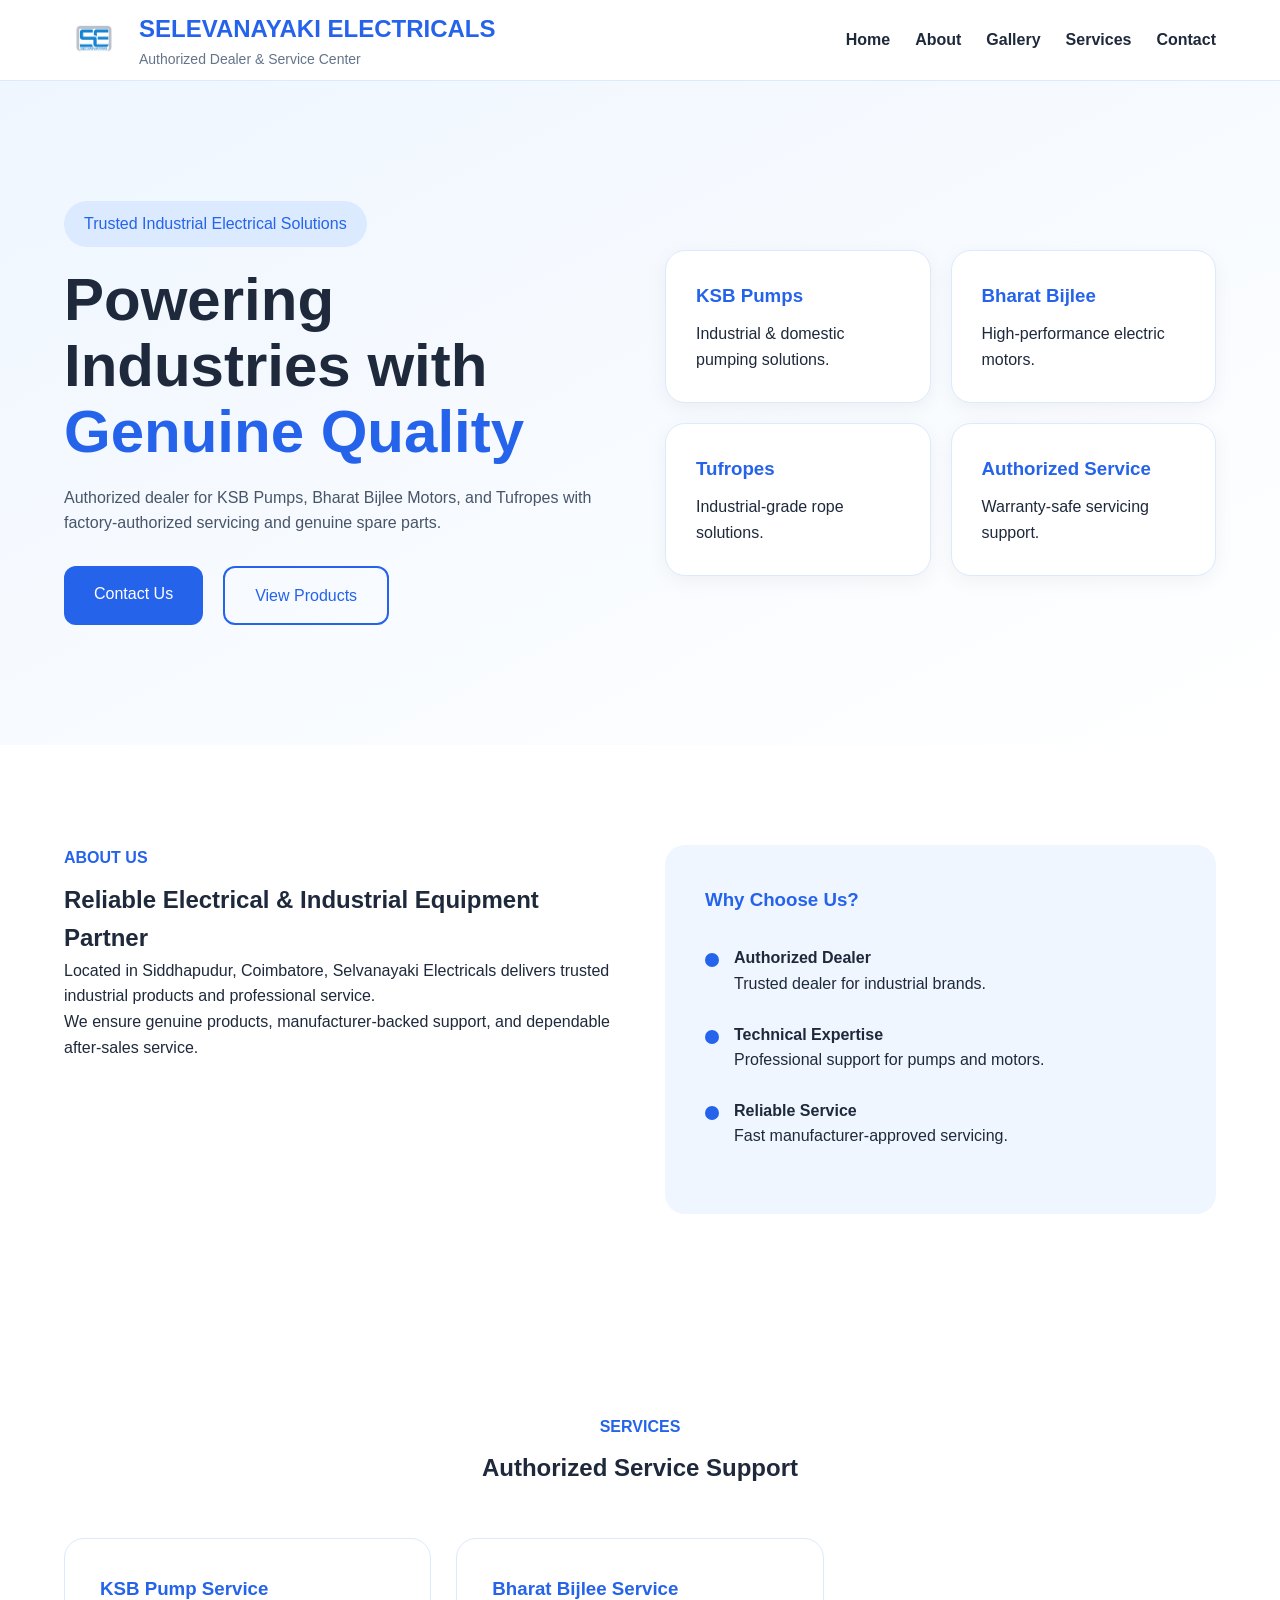
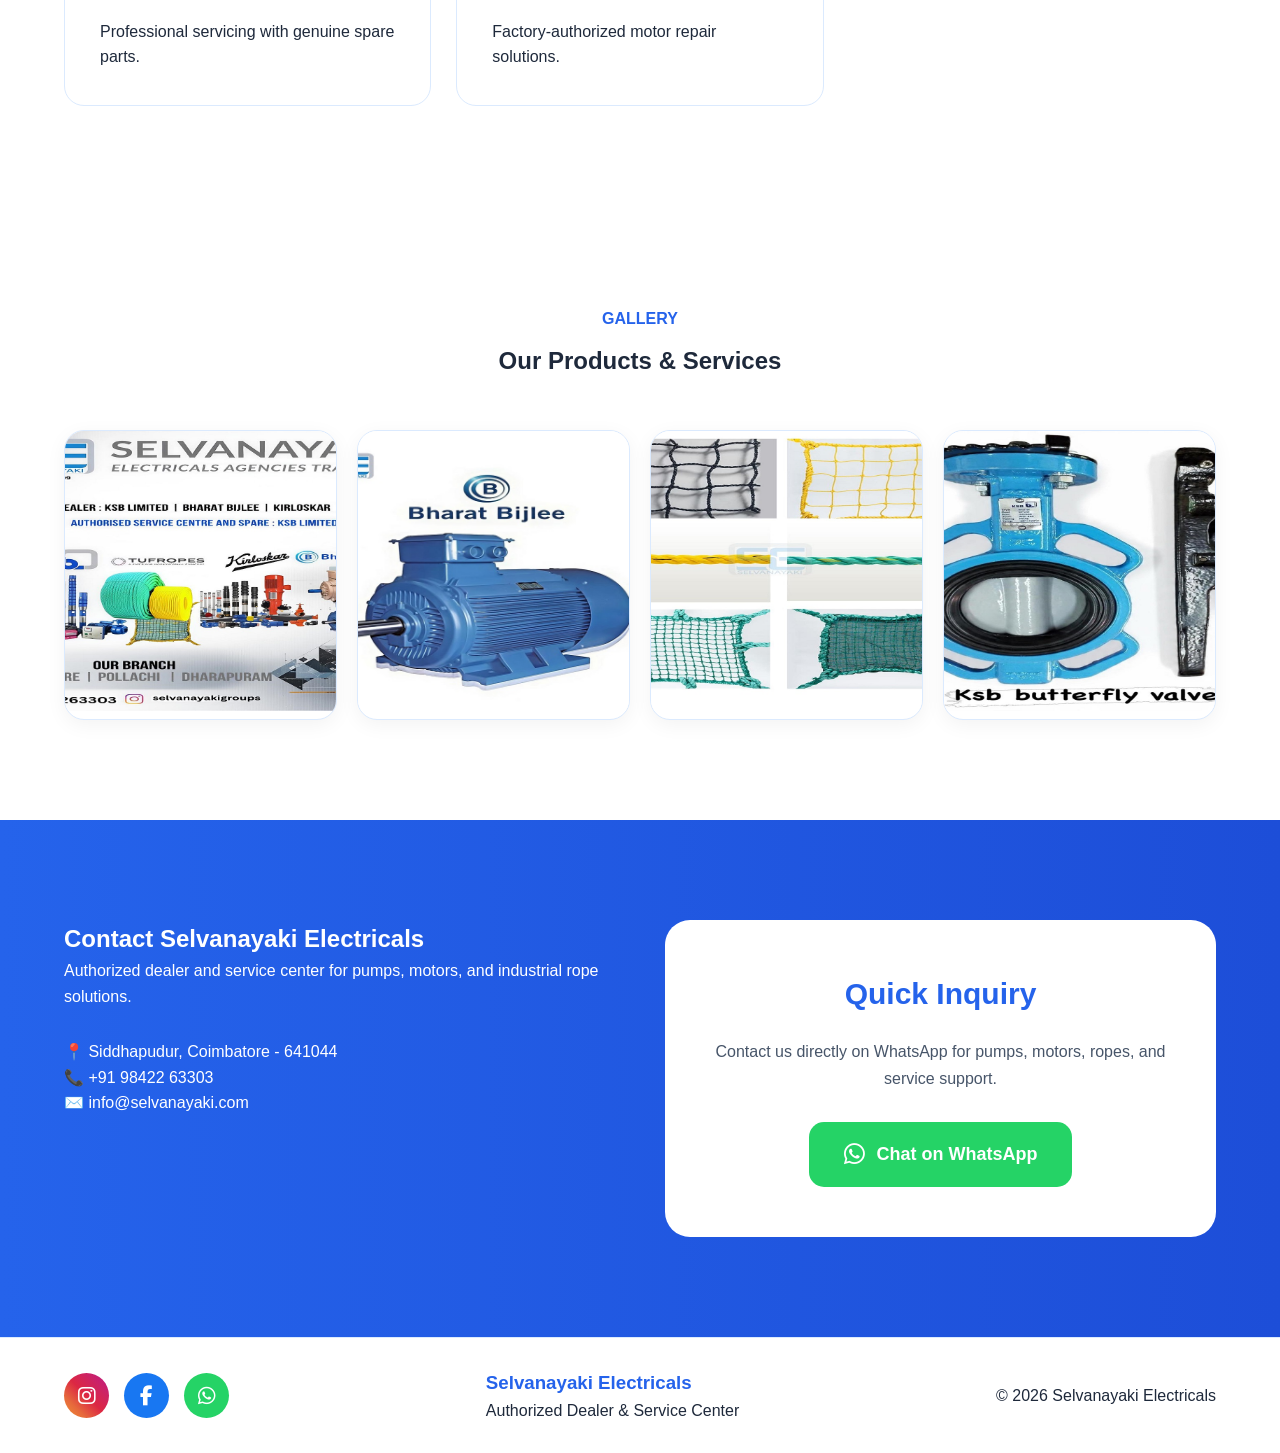
==== index.html @ b8fc9d8c "Add files via upload" ====
<!DOCTYPE html>
<html lang="en">

<head>
    <meta charset="UTF-8" />
    <meta name="viewport" content="width=device-width, initial-scale=1.0" />
    <title>Selvanayaki Electricals</title>
    <link rel="stylesheet" href="https://cdnjs.cloudflare.com/ajax/libs/font-awesome/6.5.1/css/all.min.css">
    <link rel="stylesheet" href="style.css" />
</head>

<body>

    <!-- Navbar -->
    <header class="navbar">
        <div class="container nav-container">

            <div class="logo-section">
                <img src="logo.png" alt="Logo" class="logo" />

                <div>
                    <h1>SELEVANAYAKI ELECTRICALS</h1>
                    <p>Authorized Dealer & Service Center</p>
                </div>
            </div>

            <nav>
                <a href="#home">Home</a>
                <a href="#about">About</a>
                <a href="gallery.html">Gallery</a>
                <a href="#services">Services</a>
                <a href="#contact">Contact</a>
            </nav>

        </div>
    </header>

    <!-- Hero -->
    <section class="hero" id="home">
        <div class="container hero-grid">

            <div class="hero-content">
                <span class="badge">
                    Trusted Industrial Electrical Solutions
                </span>

                <h2>
                    Powering Industries with
                    <span> Genuine Quality</span>
                </h2>

                <p>
                    Authorized dealer for KSB Pumps, Bharat Bijlee Motors,
                    and Tufropes with factory-authorized servicing and
                    genuine spare parts.
                </p>

                <div class="hero-buttons">
                    <a href="#contact" class="btn-primary">Contact Us</a>
                    <a href="gallery.html" class="btn-secondary">View Products</a>
                </div>
            </div>

            <div class="hero-cards">

                <div class="card">
                    <h3>KSB Pumps</h3>
                    <p>Industrial & domestic pumping solutions.</p>
                </div>

                <div class="card">
                    <h3>Bharat Bijlee</h3>
                    <p>High-performance electric motors.</p>
                </div>

                <div class="card">
                    <h3>Tufropes</h3>
                    <p>Industrial-grade rope solutions.</p>
                </div>

                <div class="card">
                    <h3>Authorized Service</h3>
                    <p>Warranty-safe servicing support.</p>
                </div>

            </div>

        </div>
    </section>

    <!-- About -->
    <section class="about section" id="about">
        <div class="container about-grid">

            <div>
                <h4 class="section-title">About Us</h4>

                <h2>
                    Reliable Electrical & Industrial Equipment Partner
                </h2>

                <p>
                    Located in Siddhapudur, Coimbatore, Selvanayaki Electricals
                    delivers trusted industrial products and professional service.
                </p>

                <p>
                    We ensure genuine products, manufacturer-backed support,
                    and dependable after-sales service.
                </p>
            </div>

            <div class="why-box">

                <h3>Why Choose Us?</h3>

                <div class="why-item">
                    <span></span>
                    <div>
                        <h4>Authorized Dealer</h4>
                        <p>Trusted dealer for industrial brands.</p>
                    </div>
                </div>

                <div class="why-item">
                    <span></span>
                    <div>
                        <h4>Technical Expertise</h4>
                        <p>Professional support for pumps and motors.</p>
                    </div>
                </div>

                <div class="why-item">
                    <span></span>
                    <div>
                        <h4>Reliable Service</h4>
                        <p>Fast manufacturer-approved servicing.</p>
                    </div>
                </div>

            </div>

        </div>
    </section>

    <!-- Services -->
    <section class="services section" id="services">

        <div class="container">

            <div class="center">
                <h4 class="section-title">Services</h4>
                <h2>Authorized Service Support</h2>
            </div>

            <div class="service-grid">

                <div class="service-card">
                    <h3>KSB Pump Service</h3>
                    <p>
                        Professional servicing with genuine spare parts.
                    </p>
                </div>

                <div class="service-card">
                    <h3>Bharat Bijlee Service</h3>
                    <p>
                        Factory-authorized motor repair solutions.
                    </p>
                </div>

            </div>

        </div>

    </section>

    <!-- Gallery -->
    <section class="gallery section" id="gallery">

        <div class="container">

            <div class="center">
                <h4 class="section-title">Gallery</h4>
                <h2>Our Products & Services</h2>
            </div>

            <div class="gallery-grid">

                <div class="gallery-item">
                    <img src="gallery1.jpg" alt="KSB Pumps">
                </div>

                <div class="gallery-item">
                    <img src="gallery2.jpg" alt="Electric Motors">
                </div>

                <div class="gallery-item">
                    <img src="gallery3.jpg" alt="Industrial Ropes">
                </div>

                <div class="gallery-item">
                    <img src="gallery4.jpg" alt="Service Center">
                </div>

            </div>

        </div>

    </section>

    <!-- Contact -->
    <section class="contact section" id="contact">

        <div class="container contact-grid">

            <div>
                <h2>Contact Selvanayaki Electricals</h2>

                <p>
                    Authorized dealer and service center for pumps,
                    motors, and industrial rope solutions.
                </p>

                <div class="contact-info">
                    <p>📍 Siddhapudur, Coimbatore - 641044</p>
                    <p>📞 +91 98422 63303</p>
                    <p>✉️ info@selvanayaki.com</p>
                </div>
            </div>

            <div class="whatsapp-box">

                <h3>Quick Inquiry</h3>

                <p>
                    Contact us directly on WhatsApp for
                    pumps, motors, ropes, and service support.
                </p>

                <a href="https://wa.me/919876543210" target="_blank" class="whatsapp-btn">

                    <i class="fab fa-whatsapp"></i>

                    Chat on WhatsApp

                </a>

            </div>

        </div>

    </section>

    <!-- Footer -->
    <footer>
        <div class="container footer-container">
            <div class="social-links">

                <a href="https://www.instagram.com/selvanayakigroups/" target="_blank" class="instagram">

                    <i class="fab fa-instagram"></i>

                </a>

                <a href="https://www.facebook.com/61577812341971" target="_blank" class="facebook">

                    <i class="fab fa-facebook-f"></i>

                </a>

                <a href="https://wa.me/919842263303" target="_blank" class="whatsapp">

                    <i class="fab fa-whatsapp"></i>

                </a>

            </div>

            <div>
                <h3>Selvanayaki Electricals</h3>
                <p>Authorized Dealer & Service Center</p>
            </div>

            <p>© 2026 Selvanayaki Electricals</p>

        </div>
    </footer>

    <script src="script.js"></script>

</body>

</html>
---- style.css ----
* {
  margin: 0;
  padding: 0;
  box-sizing: border-box;
  font-family: Arial, sans-serif;
}

body {
  background: #ffffff;
  color: #1e293b;
  line-height: 1.6;
}

.container {
  width: 90%;
  max-width: 1200px;
  margin: auto;
}

.section {
  padding: 100px 0;
}

.center {
  text-align: center;
  margin-bottom: 50px;
}

.section-title {
  color: #2563eb;
  text-transform: uppercase;
  margin-bottom: 10px;
}

/* Navbar */

.navbar {
  position: sticky;
  top: 0;
  background: white;
  border-bottom: 1px solid #dbeafe;
  z-index: 1000;
}

.nav-container {
  height: 80px;
  display: flex;
  justify-content: space-between;
  align-items: center;
}

.logo-section {
  display: flex;
  align-items: center;
  gap: 15px;
}

.logo {
  width: 60px;
}

.logo-section h1 {
  color: #2563eb;
  font-size: 24px;
}

.logo-section p {
  color: #64748b;
  font-size: 14px;
}

nav {
  display: flex;
  gap: 25px;
}

nav a {
  text-decoration: none;
  color: #1e293b;
  font-weight: 600;
}

nav a:hover {
  color: #2563eb;
}

/* Hero */

.hero {
  background: linear-gradient(to bottom right, #eff6ff, #ffffff);
  padding: 120px 0;
}

.hero-grid {
  display: grid;
  grid-template-columns: 1fr 1fr;
  gap: 50px;
  align-items: center;
}

.badge {
  display: inline-block;
  background: #dbeafe;
  color: #2563eb;
  padding: 10px 20px;
  border-radius: 30px;
  margin-bottom: 20px;
}

.hero-content h2 {
  font-size: 60px;
  line-height: 1.1;
  margin-bottom: 20px;
}

.hero-content h2 span {
  color: #2563eb;
}

.hero-content p {
  color: #475569;
  margin-bottom: 30px;
}

.hero-buttons {
  display: flex;
  gap: 20px;
}

.btn-primary {
  background: #2563eb;
  color: white;
  padding: 15px 30px;
  border-radius: 12px;
  text-decoration: none;
}

.btn-secondary {
  border: 2px solid #2563eb;
  color: #2563eb;
  padding: 15px 30px;
  border-radius: 12px;
  text-decoration: none;
}

/* Cards */

.hero-cards {
  display: grid;
  grid-template-columns: repeat(2, 1fr);
  gap: 20px;
}

.card {
  background: white;
  border: 1px solid #dbeafe;
  padding: 30px;
  border-radius: 20px;
  box-shadow: 0 5px 20px rgba(0,0,0,0.05);
}

.card h3 {
  color: #2563eb;
  margin-bottom: 10px;
}

/* About */

.about-grid {
  display: grid;
  grid-template-columns: 1fr 1fr;
  gap: 50px;
}

.why-box {
  background: #eff6ff;
  padding: 40px;
  border-radius: 20px;
}

.why-box h3 {
  color: #2563eb;
  margin-bottom: 30px;
}

.why-item {
  display: flex;
  gap: 15px;
  margin-bottom: 25px;
}

.why-item span {
  width: 14px;
  height: 14px;
  background: #2563eb;
  border-radius: 50%;
  margin-top: 8px;
}

/* Products */

.products {
  background: #eff6ff;
}

.product-grid,
.service-grid {
  display: grid;
  grid-template-columns: repeat(3, 1fr);
  gap: 25px;
}

.product-card,
.service-card {
  background: white;
  padding: 35px;
  border-radius: 20px;
  border: 1px solid #dbeafe;
}

.product-card h3,
.service-card h3 {
  color: #2563eb;
  margin-bottom: 15px;
}

/* Contact */

.contact {
  background: linear-gradient(to right, #2563eb, #1d4ed8);
  color: white;
}

.contact-grid {
  display: grid;
  grid-template-columns: 1fr 1fr;
  gap: 50px;
}

.contact-info {
  margin-top: 30px;
}

.contact-form {
  background: white;
  padding: 40px;
  border-radius: 20px;
}

.contact-form input,
.contact-form textarea {
  width: 100%;
  padding: 15px;
  margin-bottom: 20px;
  border: 1px solid #cbd5e1;
  border-radius: 10px;
}

.contact-form button {
  width: 100%;
  background: #2563eb;
  color: white;
  border: none;
  padding: 15px;
  border-radius: 10px;
  cursor: pointer;
}

/* Footer */

footer {
  background: white;
  border-top: 1px solid #dbeafe;
  padding: 30px 0;
}

.footer-container {
  display: flex;
  justify-content: space-between;
  align-items: center;
}

footer h3 {
  color: #2563eb;
}

/* Gallery */

.gallery {
  background: white;
}

.gallery-grid {
  display: grid;
  grid-template-columns: repeat(4, 1fr);
  gap: 20px;
}

.gallery-item {
  overflow: hidden;
  border-radius: 20px;
  border: 1px solid #dbeafe;
  box-shadow: 0 5px 20px rgba(0,0,0,0.05);
}

.gallery-item img {
  width: 100%;
  height: 280px;
  object-fit: cover;
  transition: 0.4s;
}

.gallery-item img:hover {
  transform: scale(1.05);
}

/* Responsive */

@media(max-width: 900px) {

  .gallery-grid {
    grid-template-columns: 1fr;
  }

}

/* Responsive */

@media(max-width: 900px) {

  .hero-grid,
  .about-grid,
  .contact-grid,
  .product-grid,
  .service-grid {
    grid-template-columns: 1fr;
  }

  .hero-content h2 {
    font-size: 42px;
  }

  nav {
    display: none;
  }

}
/* Gallery Page */

.gallery-page {
  background: #eff6ff;
}

.gallery-grid {
  display: grid;
  grid-template-columns: repeat(4, 1fr);
  gap: 20px;
}

.gallery-item {
  overflow: hidden;
  border-radius: 20px;
  background: white;
  border: 1px solid #dbeafe;
  box-shadow: 0 5px 20px rgba(0,0,0,0.05);
}

.gallery-item img {
  width: 100%;
  height: 280px;
  object-fit: cover;
  transition: 0.4s;
}

.gallery-item img:hover {
  transform: scale(1.05);
}

/* Mobile */

@media(max-width: 900px) {

  .gallery-grid {
    grid-template-columns: 1fr;
  }

}
/* Product Images */

.product-card {
  background: white;
  padding: 30px;
  border-radius: 20px;
  border: 1px solid #dbeafe;
  text-align: center;
  transition: 0.3s;
}

.product-card:hover {
  transform: translateY(-5px);
  box-shadow: 0 10px 25px rgba(0,0,0,0.08);
}

.product-logo {
  width: 120px;
  height: 60px;
  object-fit: contain;
  margin-bottom: 20px;
}

.product-image {
  width: 100%;
  height: 220px;
  object-fit: cover;
  border-radius: 15px;
  margin-bottom: 20px;
}

.product-card h3 {
  color: #2563eb;
  margin-bottom: 15px;
}
/* Mobile Responsive */

@media(max-width: 900px) {

  .product-grid {
    grid-template-columns: 1fr;
  }

  .product-card {
    padding: 20px;
  }

  .product-image {
    height: 220px;
  }

  .product-logo {
    width: 100px;
    height: 50px;
  }

  .hero-grid,
  .about-grid,
  .contact-grid,
  .service-grid,
  .gallery-grid {
    grid-template-columns: 1fr;
  }

  .hero-content h2 {
    font-size: 38px;
  }

  nav {
    display: none;
  }

}
/* Social Media Icons */

.social-links {
  display: flex;
  gap: 15px;
}

.social-links a {
  width: 45px;
  height: 45px;
  display: flex;
  align-items: center;
  justify-content: center;
  border-radius: 50%;
  text-decoration: none;
  font-size: 20px;
  color: white;
  transition: 0.3s;
}

/* Instagram */

.social-links a.instagram {
  background: linear-gradient(
    45deg,
    #f09433,
    #e6683c,
    #dc2743,
    #cc2366,
    #bc1888
  );
}

/* Facebook */

.social-links a.facebook {
  background: #1877f2;
}

/* WhatsApp */

.social-links a.whatsapp {
  background: #25d366;
}

.social-links a:hover {
  transform: translateY(-4px) scale(1.05);
}
/* WhatsApp Inquiry Box */

.whatsapp-box {
  background: white;
  padding: 50px;
  border-radius: 25px;
  text-align: center;
}

.whatsapp-box h3 {
  font-size: 30px;
  color: #2563eb;
  margin-bottom: 20px;
}

.whatsapp-box p {
  color: #475569;
  margin-bottom: 30px;
  line-height: 1.7;
}

.whatsapp-btn {
  display: inline-flex;
  align-items: center;
  gap: 12px;
  background: #25d366;
  color: white;
  text-decoration: none;
  padding: 18px 35px;
  border-radius: 15px;
  font-size: 18px;
  font-weight: bold;
  transition: 0.3s;
}

.whatsapp-btn:hover {
  background: #1ebe5d;
  transform: translateY(-3px);
}

.whatsapp-btn i {
  font-size: 24px;
}
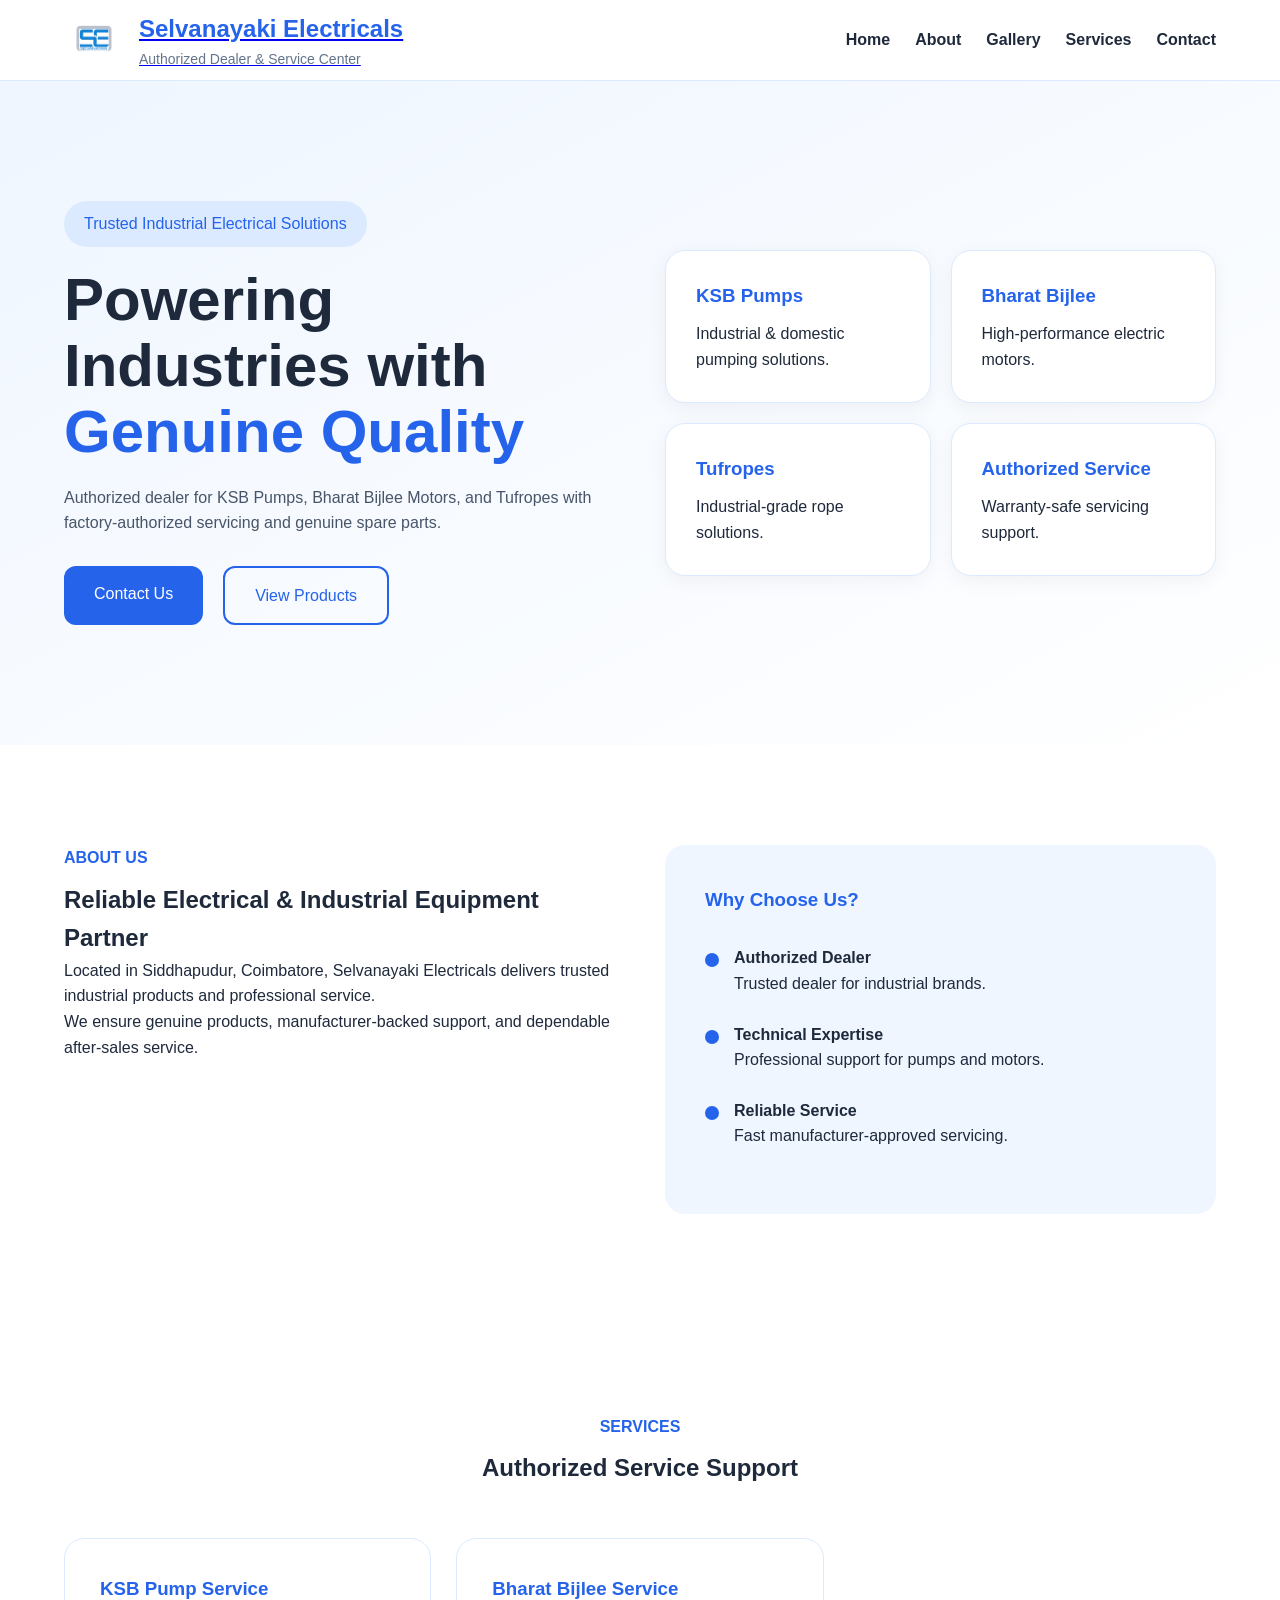
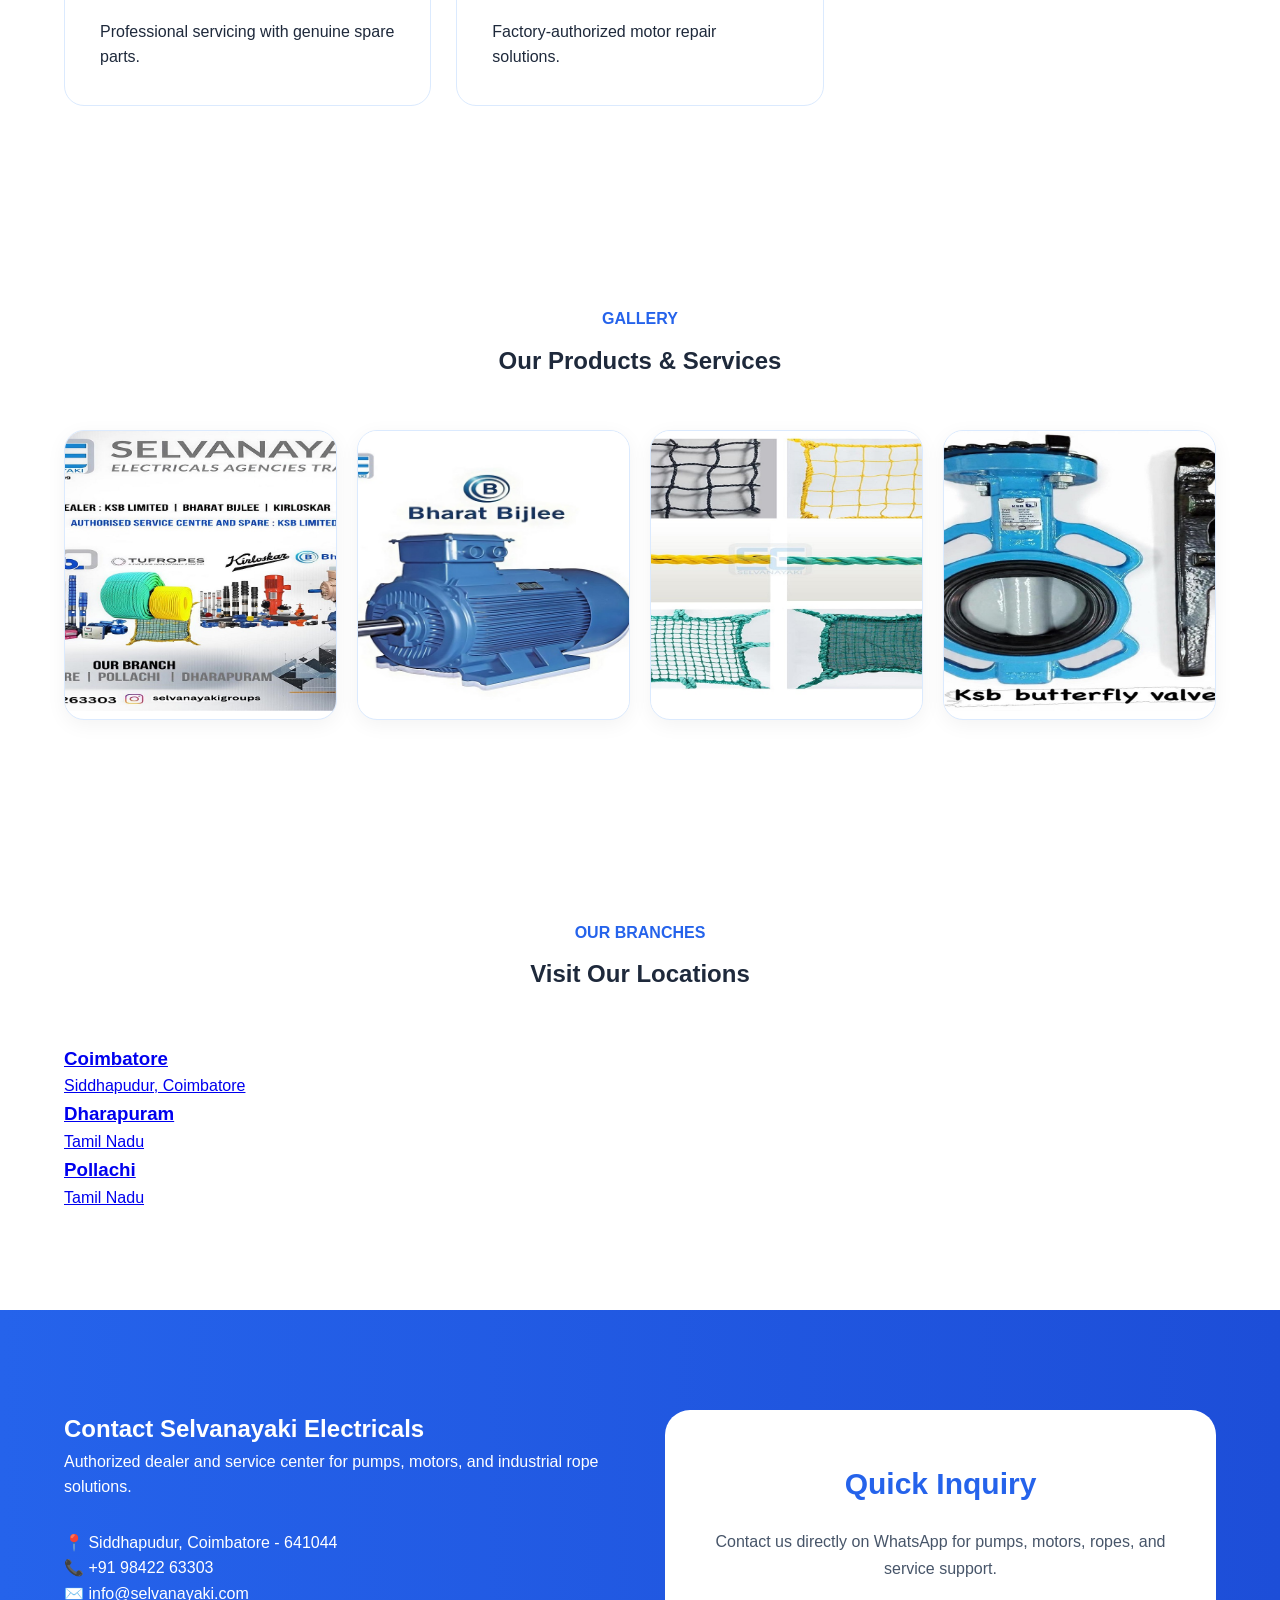
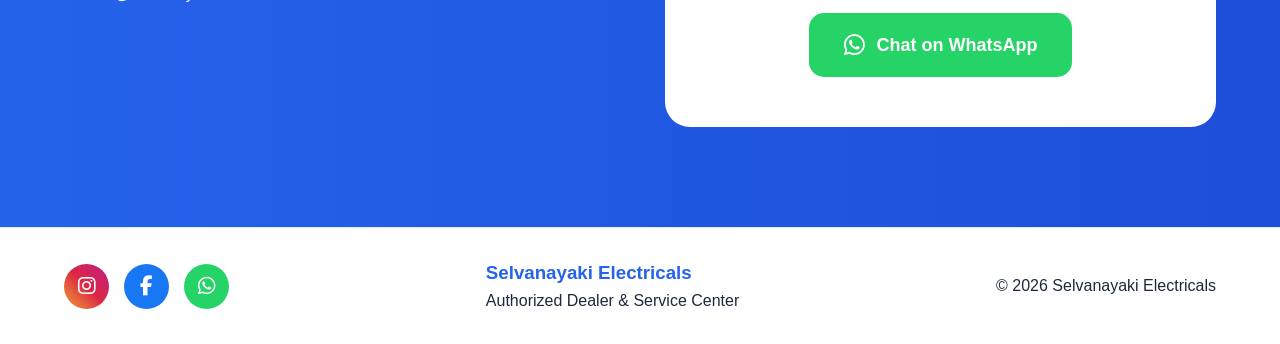
==== commit 36d758b6: "Refactor index.html structure and content" ====
--- a/index.html
+++ b/index.html
@@ -15,14 +15,16 @@
     <header class="navbar">
         <div class="container nav-container">
 
-            <div class="logo-section">
-                <img src="logo.png" alt="Logo" class="logo" />
+            <a href="index.html" class="logo-section">
+
+                <img src="logo.png" alt="Logo" class="logo">
 
                 <div>
-                    <h1>SELEVANAYAKI ELECTRICALS</h1>
+                    <h1>Selvanayaki Electricals</h1>
                     <p>Authorized Dealer & Service Center</p>
                 </div>
-            </div>
+
+            </a>
 
             <nav>
                 <a href="#home">Home</a>
@@ -209,6 +211,62 @@
 
     </section>
 
+    <!-- Branches -->
+
+    <section class="branches section">
+
+        <div class="container">
+
+            <div class="center">
+                <h4 class="section-title">Our Branches</h4>
+                <h2>Visit Our Locations</h2>
+            </div>
+
+            <div class="branch-grid">
+
+                <!-- Coimbatore -->
+
+                <a href="https://maps.app.goo.gl/rCfxSaP7ziq2GyUZA" target="_blank"
+                    class="branch-card">
+
+                    <h3>Coimbatore</h3>
+
+                    <p>
+                        Siddhapudur, Coimbatore
+                    </p>
+
+                </a>
+
+                <!-- Dharapuram -->
+
+                <a href="https://maps.app.goo.gl/gUfAp7r7i9JsbpQZ8" target="_blank" class="branch-card">
+
+                    <h3>Dharapuram</h3>
+
+                    <p>
+                        Tamil Nadu
+                    </p>
+
+                </a>
+
+                <!-- Pollachi -->
+
+                <a href="https://maps.app.goo.gl/pfpWYkWPwXhq5f8z7?g_st=ac" target="_blank" class="branch-card">
+
+                    <h3>Pollachi</h3>
+
+                    <p>
+                        Tamil Nadu
+                    </p>
+
+                </a>
+
+            </div>
+
+        </div>
+
+    </section>
+
     <!-- Contact -->
     <section class="contact section" id="contact">
 
@@ -238,7 +296,7 @@
                     pumps, motors, ropes, and service support.
                 </p>
 
-                <a href="https://wa.me/919876543210" target="_blank" class="whatsapp-btn">
+                <a href="https://wa.me/919845663303" target="_blank" class="whatsapp-btn">
 
                     <i class="fab fa-whatsapp"></i>
 
@@ -291,4 +349,4 @@
 
 </body>
 
-</html>+</html>
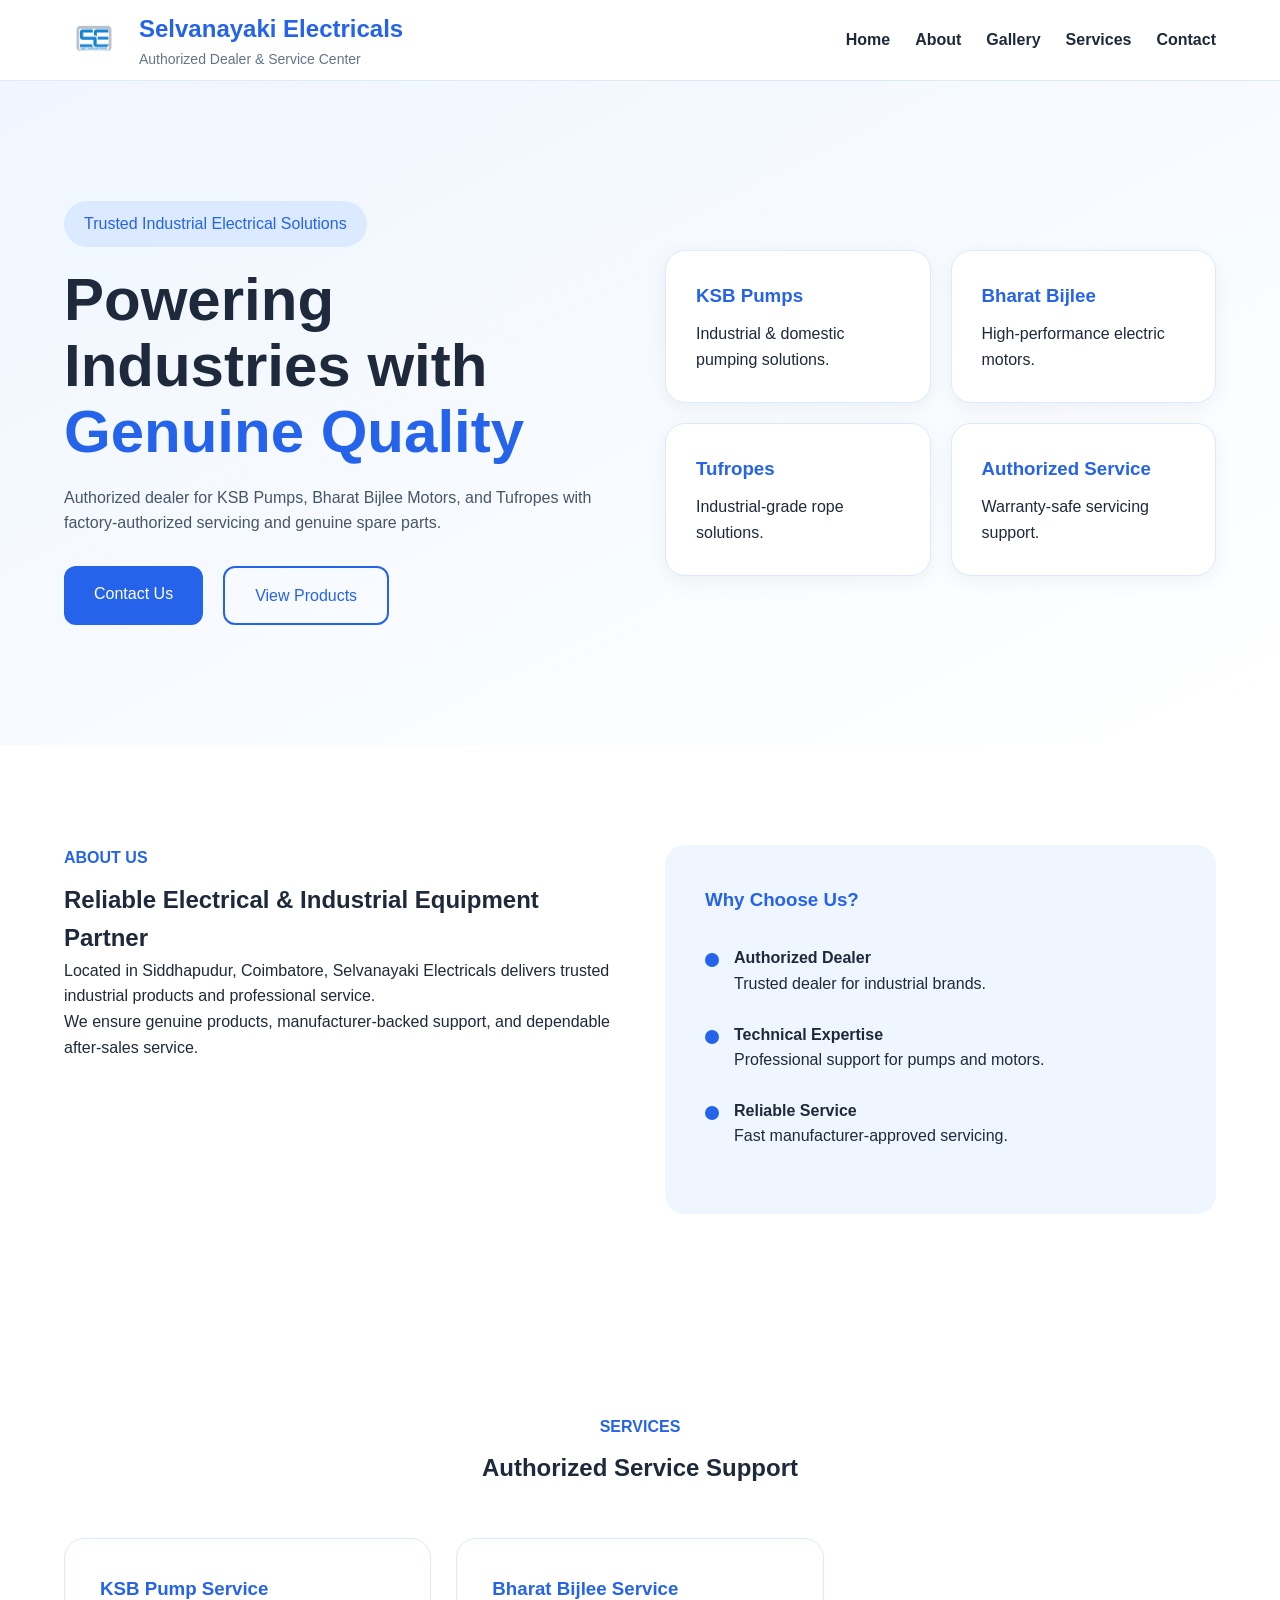
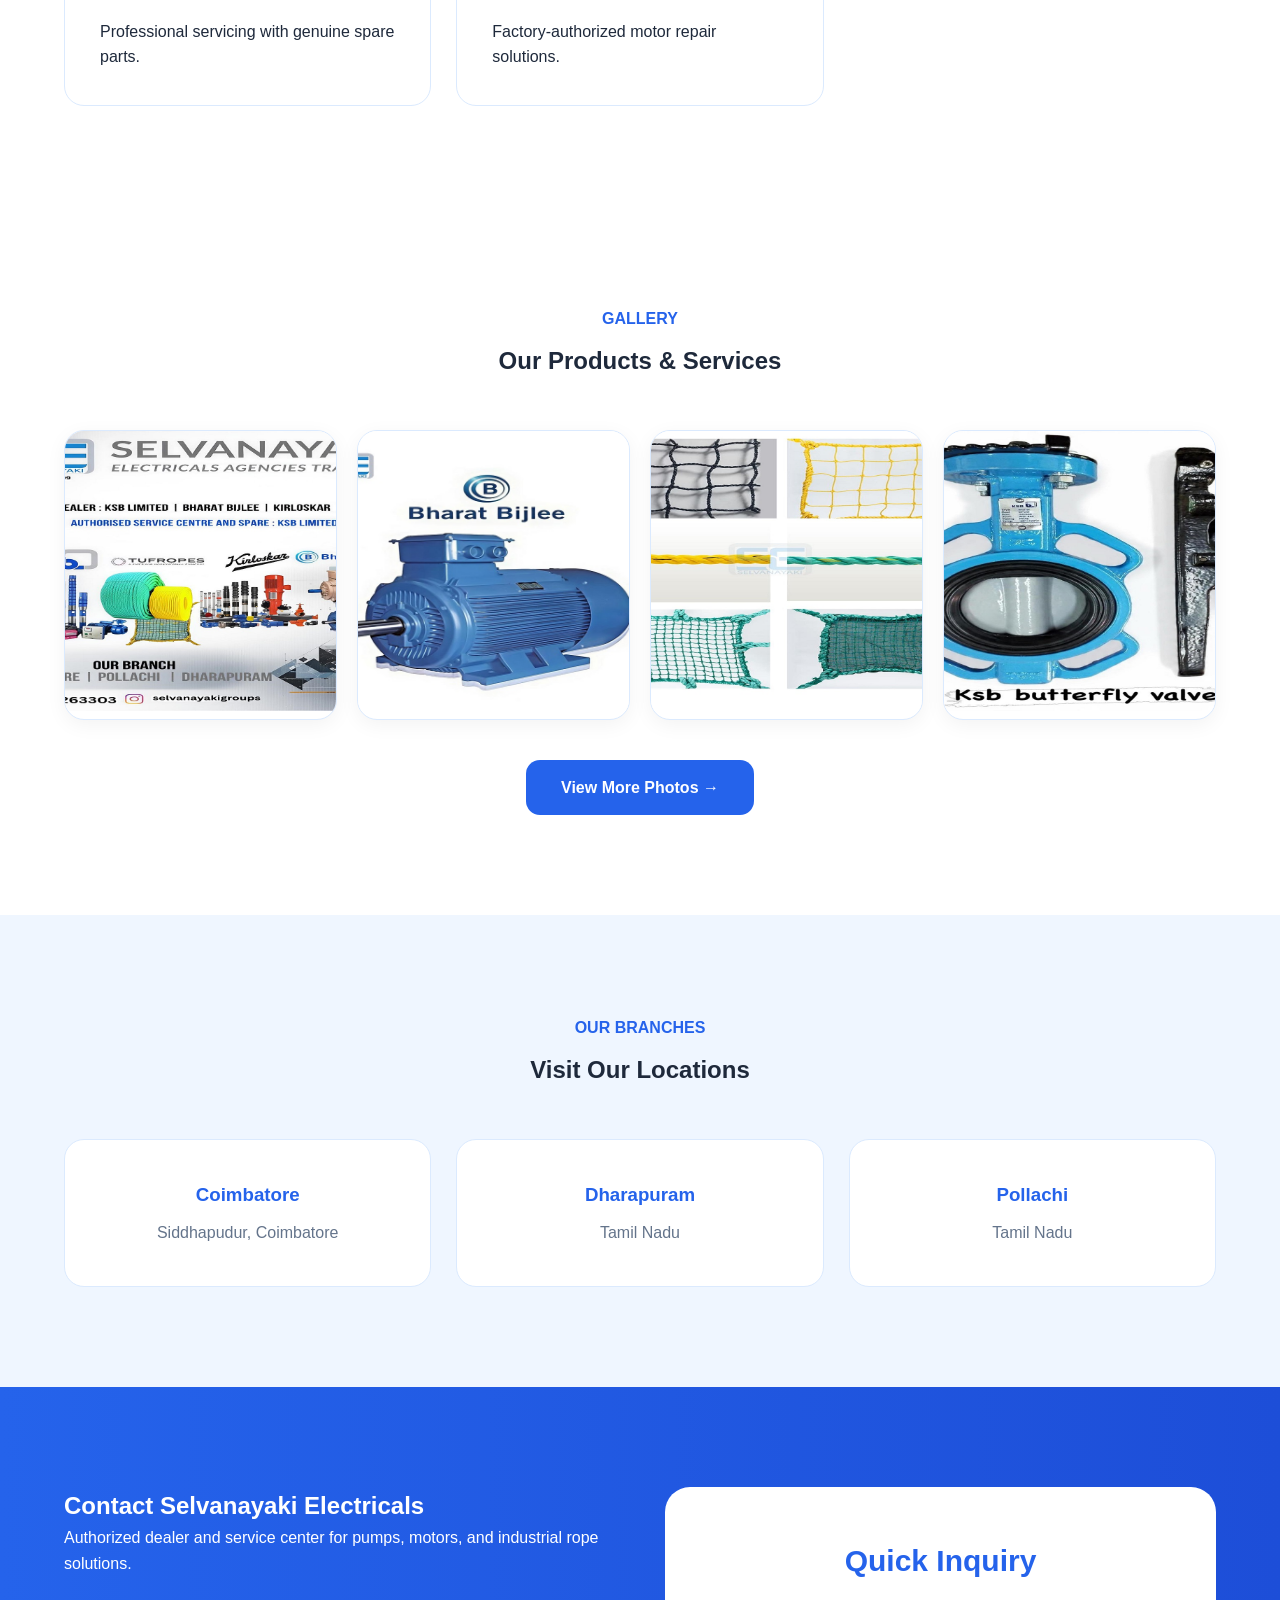
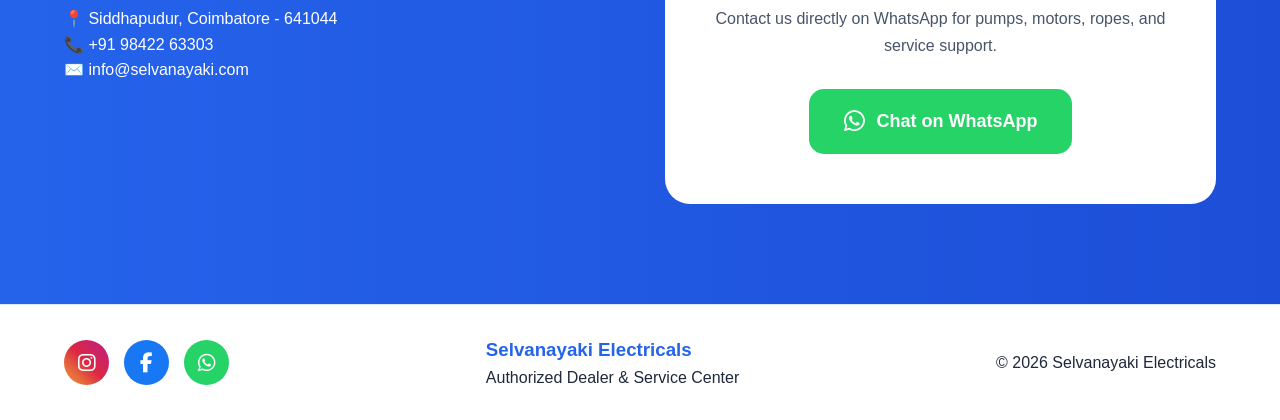
==== commit 3ca8d830: "Update index.html" ====
--- a/index.html
+++ b/index.html
@@ -177,39 +177,52 @@
 
     </section>
 
-    <!-- Gallery -->
-    <section class="gallery section" id="gallery">
-
-        <div class="container">
-
-            <div class="center">
-                <h4 class="section-title">Gallery</h4>
-                <h2>Our Products & Services</h2>
-            </div>
-
-            <div class="gallery-grid">
-
-                <div class="gallery-item">
-                    <img src="gallery1.jpg" alt="KSB Pumps">
-                </div>
-
-                <div class="gallery-item">
-                    <img src="gallery2.jpg" alt="Electric Motors">
-                </div>
-
-                <div class="gallery-item">
-                    <img src="gallery3.jpg" alt="Industrial Ropes">
-                </div>
-
-                <div class="gallery-item">
-                    <img src="gallery4.jpg" alt="Service Center">
-                </div>
-
-            </div>
-
-        </div>
-
-    </section>
+  <!-- Gallery -->
+
+<section class="gallery section" id="gallery">
+
+  <div class="container">
+
+    <div class="center">
+      <h4 class="section-title">Gallery</h4>
+      <h2>Our Products & Services</h2>
+    </div>
+
+    <div class="gallery-grid">
+
+      <div class="gallery-item">
+        <img src="gallery1.jpg" alt="">
+      </div>
+
+      <div class="gallery-item">
+        <img src="gallery2.jpg" alt="">
+      </div>
+
+      <div class="gallery-item">
+        <img src="gallery3.jpg" alt="">
+      </div>
+
+      <div class="gallery-item">
+        <img src="gallery4.jpg" alt="">
+      </div>
+
+    </div>
+
+    <!-- More Button -->
+
+    <div class="gallery-more">
+
+      <a href="gallery.html">
+
+        View More Photos →
+
+      </a>
+
+    </div>
+
+  </div>
+
+</section>
 
     <!-- Branches -->
 
--- a/style.css
+++ b/style.css
@@ -548,4 +548,77 @@
 
 .whatsapp-btn i {
   font-size: 24px;
-}+}
+.logo-section {
+  display: flex;
+  align-items: center;
+  gap: 15px;
+  text-decoration: none;
+}
+/* Branch Section */
+
+.branches {
+  background: #eff6ff;
+}
+
+.branch-grid {
+  display: grid;
+  grid-template-columns: repeat(3, 1fr);
+  gap: 25px;
+}
+
+.branch-card {
+  background: white;
+  padding: 40px;
+  border-radius: 20px;
+  text-decoration: none;
+  border: 1px solid #dbeafe;
+  transition: 0.3s;
+  text-align: center;
+}
+
+.branch-card:hover {
+  transform: translateY(-5px);
+  box-shadow: 0 10px 25px rgba(0,0,0,0.08);
+}
+
+.branch-card h3 {
+  color: #2563eb;
+  margin-bottom: 10px;
+}
+
+.branch-card p {
+  color: #64748b;
+}
+
+/* Mobile */
+
+@media(max-width: 900px) {
+
+  .branch-grid {
+    grid-template-columns: 1fr;
+  }
+
+}
+/* Gallery More Button */
+
+.gallery-more {
+  text-align: center;
+  margin-top: 40px;
+}
+
+.gallery-more a {
+  display: inline-block;
+  background: #2563eb;
+  color: white;
+  padding: 15px 35px;
+  border-radius: 14px;
+  text-decoration: none;
+  font-weight: bold;
+  transition: 0.3s;
+}
+
+.gallery-more a:hover {
+  background: #1d4ed8;
+  transform: translateY(-3px);
+}
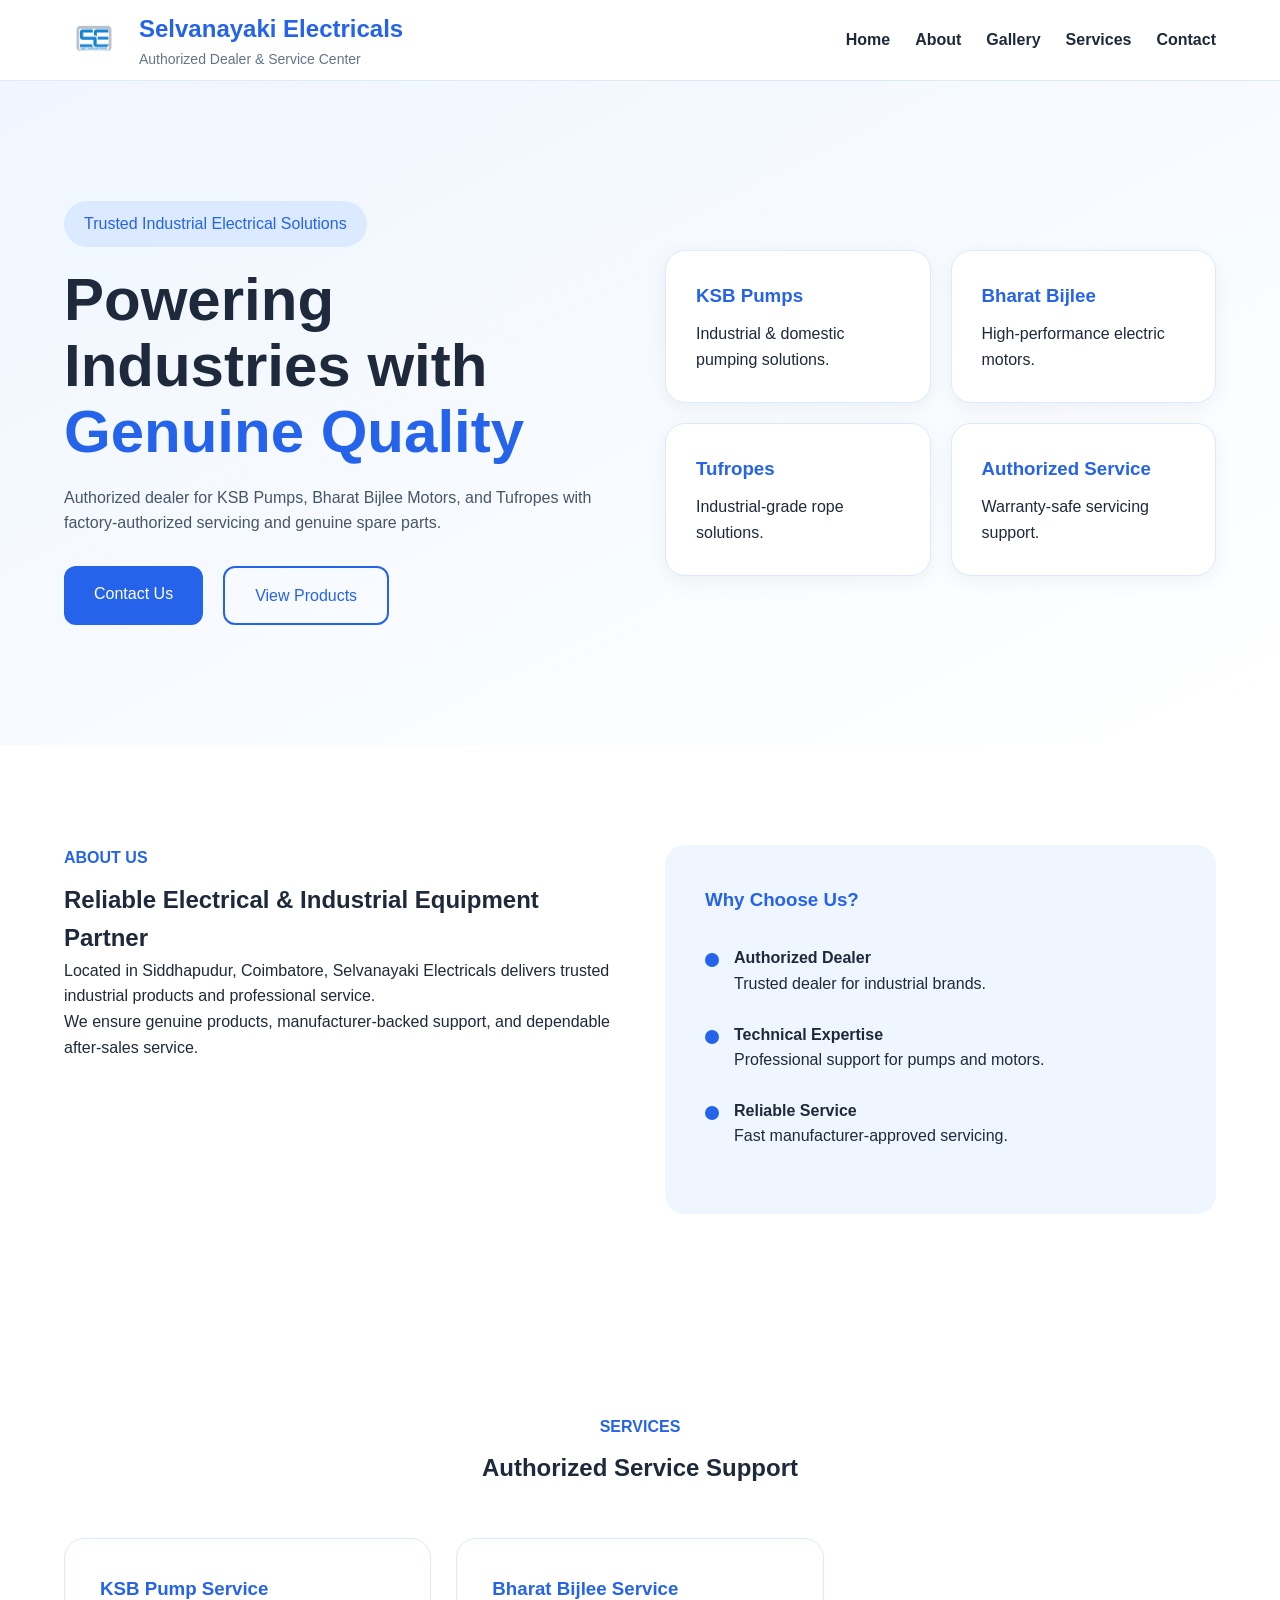
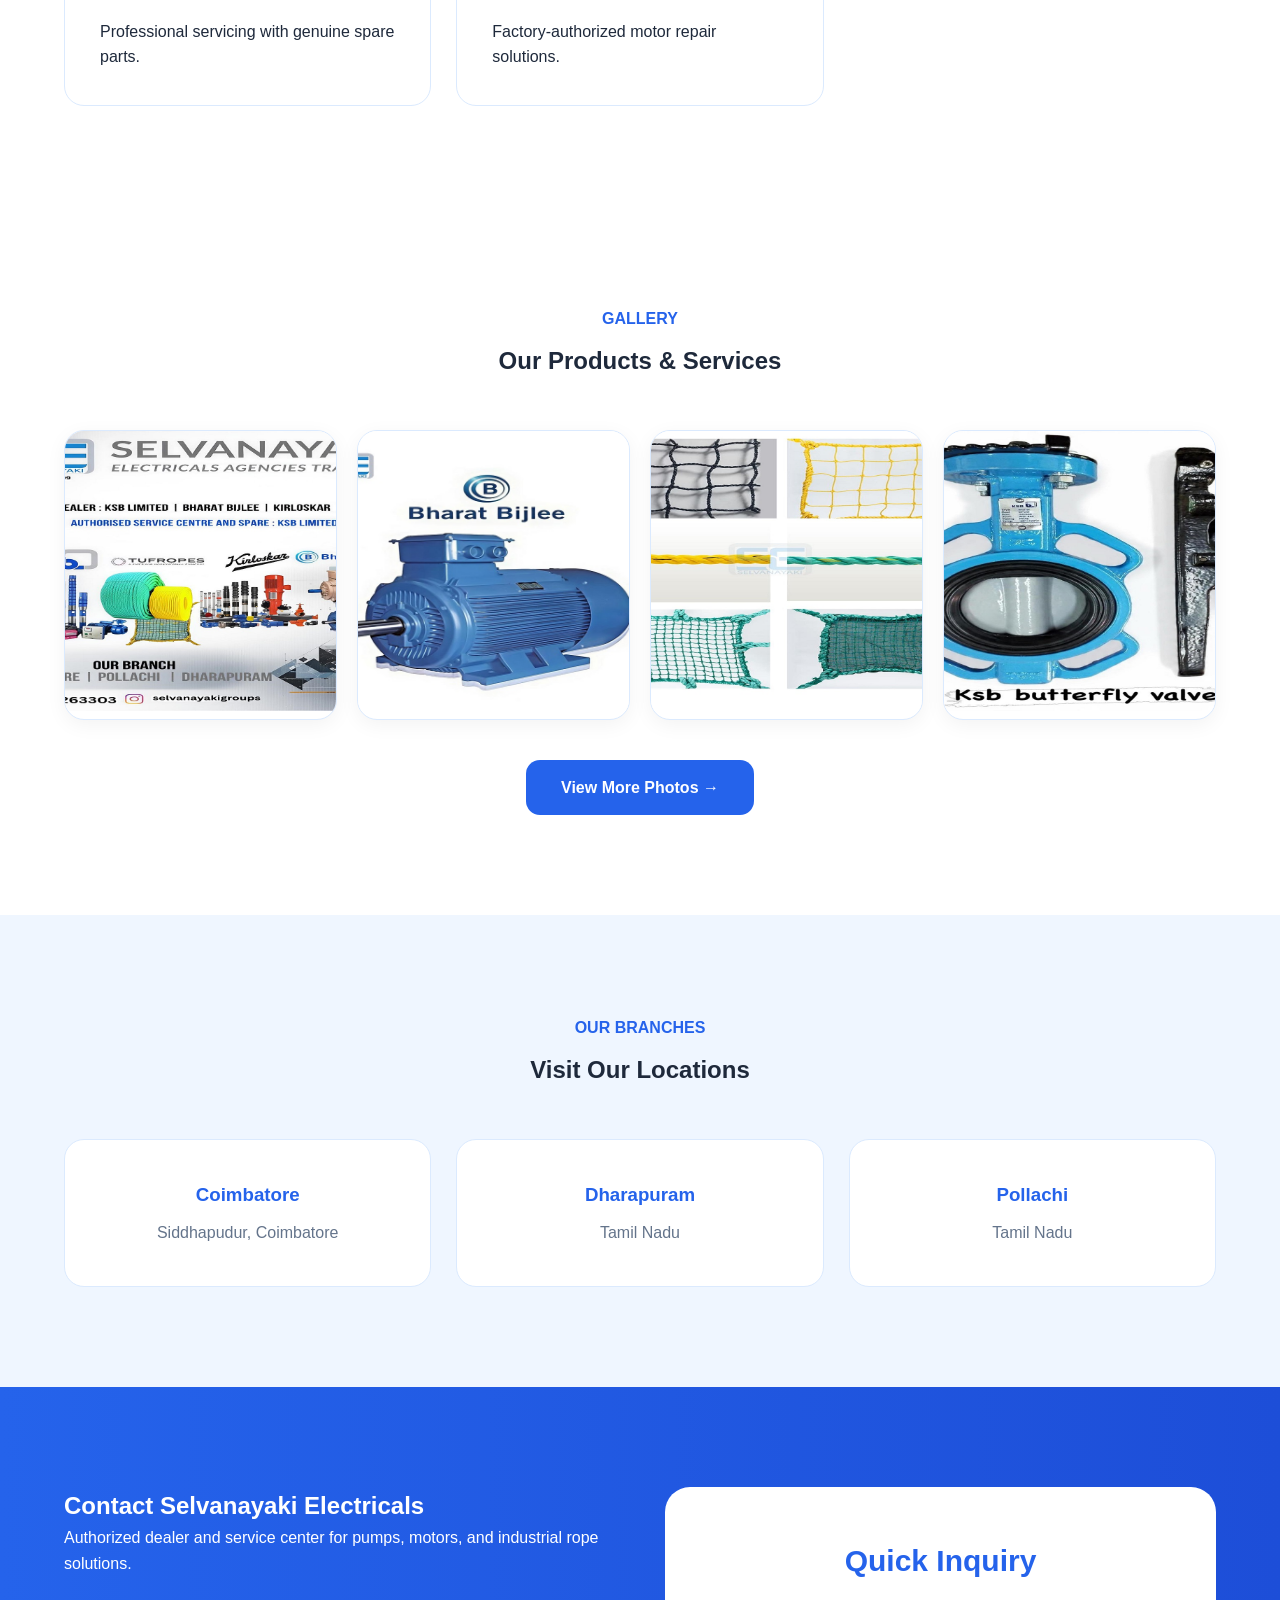
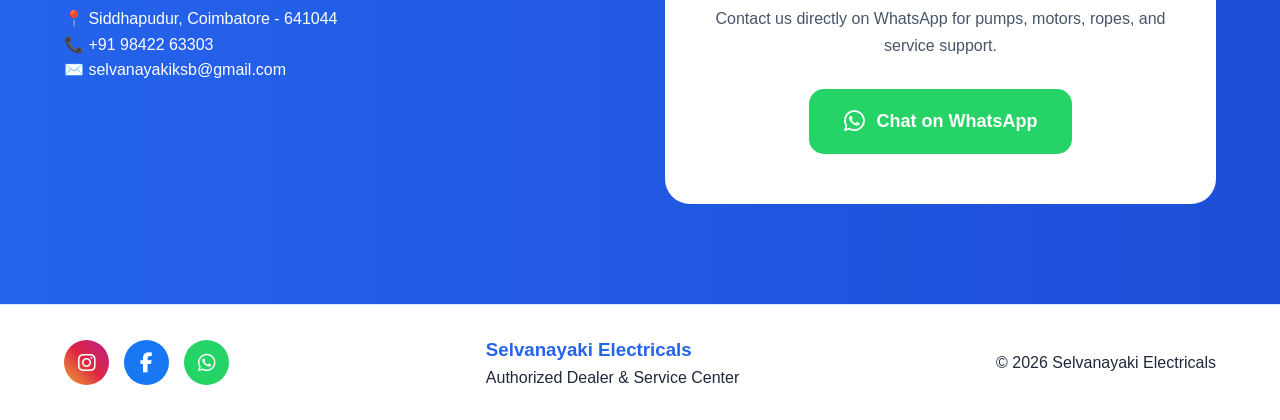
==== commit 5c827840: "Update email address from info@selvanayaki.com to selvanayakiksb@gmail.com (6a38dd7c03226d439181955a" ====
--- a/index.html
+++ b/index.html
@@ -296,7 +296,7 @@
                 <div class="contact-info">
                     <p>📍 Siddhapudur, Coimbatore - 641044</p>
                     <p>📞 +91 98422 63303</p>
-                    <p>✉️ info@selvanayaki.com</p>
+                    <p>✉️ selvanayakiksb@gmail.com</p>
                 </div>
             </div>
 
--- a/style.css
+++ b/style.css
@@ -53,6 +53,7 @@
   display: flex;
   align-items: center;
   gap: 15px;
+  text-decoration: none;
 }
 
 .logo {
@@ -299,6 +300,7 @@
 .gallery-item {
   overflow: hidden;
   border-radius: 20px;
+  background: white;
   border: 1px solid #dbeafe;
   box-shadow: 0 5px 20px rgba(0,0,0,0.05);
 }
@@ -314,77 +316,12 @@
   transform: scale(1.05);
 }
 
-/* Responsive */
-
-@media(max-width: 900px) {
-
-  .gallery-grid {
-    grid-template-columns: 1fr;
-  }
-
-}
-
-/* Responsive */
-
-@media(max-width: 900px) {
-
-  .hero-grid,
-  .about-grid,
-  .contact-grid,
-  .product-grid,
-  .service-grid {
-    grid-template-columns: 1fr;
-  }
-
-  .hero-content h2 {
-    font-size: 42px;
-  }
-
-  nav {
-    display: none;
-  }
-
-}
 /* Gallery Page */
 
 .gallery-page {
   background: #eff6ff;
 }
 
-.gallery-grid {
-  display: grid;
-  grid-template-columns: repeat(4, 1fr);
-  gap: 20px;
-}
-
-.gallery-item {
-  overflow: hidden;
-  border-radius: 20px;
-  background: white;
-  border: 1px solid #dbeafe;
-  box-shadow: 0 5px 20px rgba(0,0,0,0.05);
-}
-
-.gallery-item img {
-  width: 100%;
-  height: 280px;
-  object-fit: cover;
-  transition: 0.4s;
-}
-
-.gallery-item img:hover {
-  transform: scale(1.05);
-}
-
-/* Mobile */
-
-@media(max-width: 900px) {
-
-  .gallery-grid {
-    grid-template-columns: 1fr;
-  }
-
-}
 /* Product Images */
 
 .product-card {
@@ -549,12 +486,6 @@
 .whatsapp-btn i {
   font-size: 24px;
 }
-.logo-section {
-  display: flex;
-  align-items: center;
-  gap: 15px;
-  text-decoration: none;
-}
 /* Branch Section */
 
 .branches {
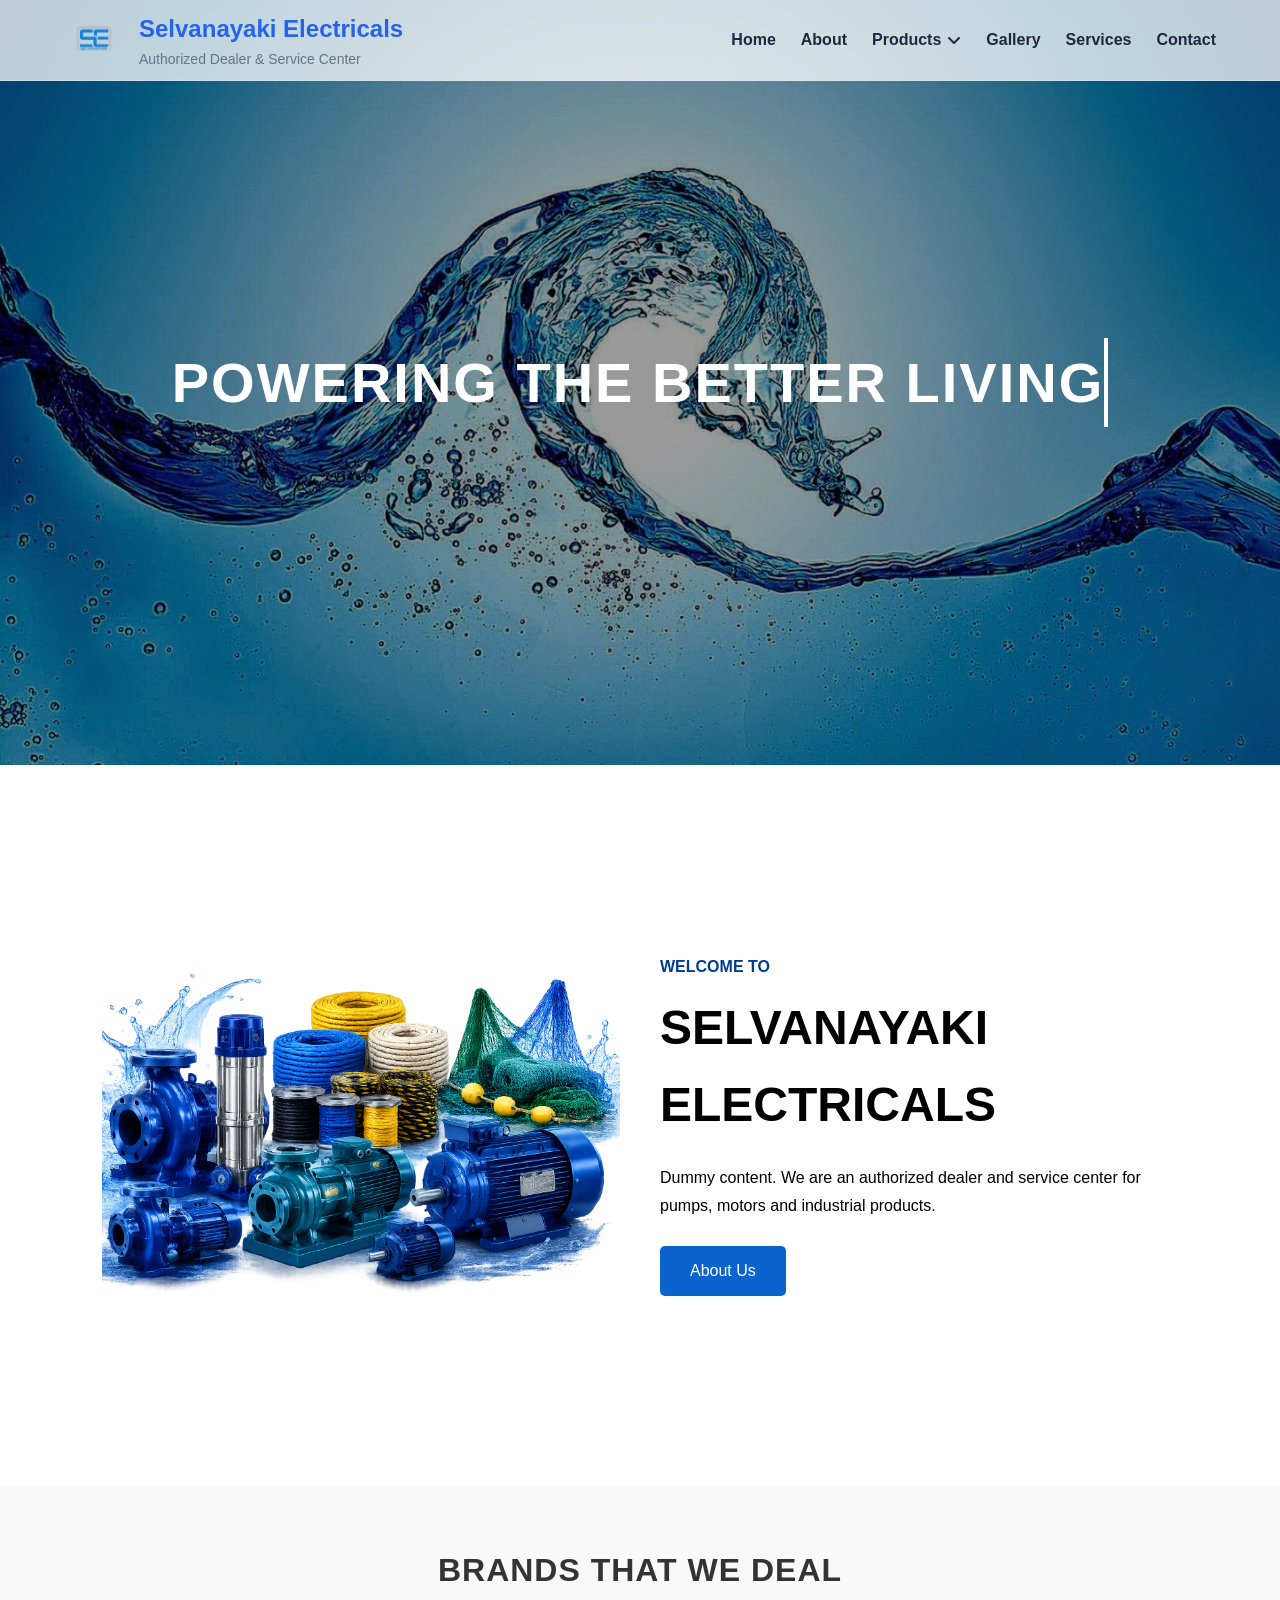
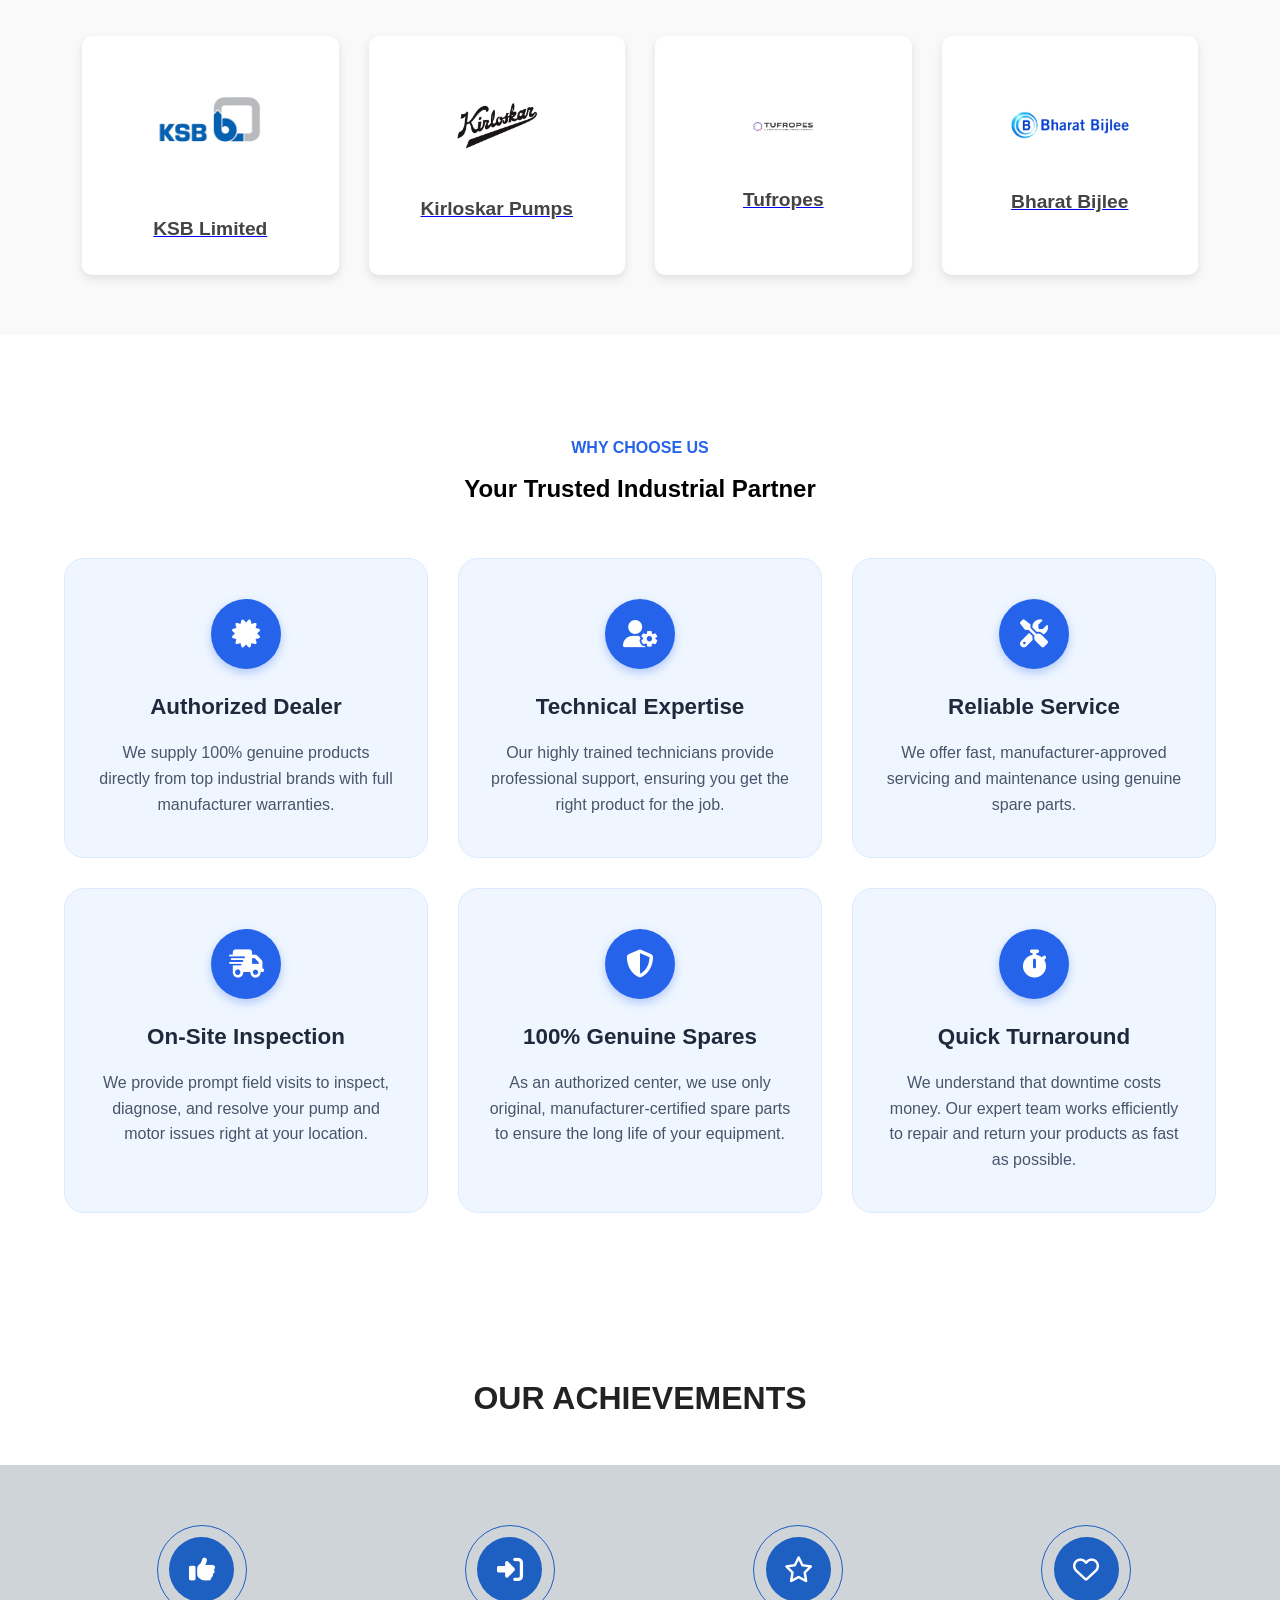
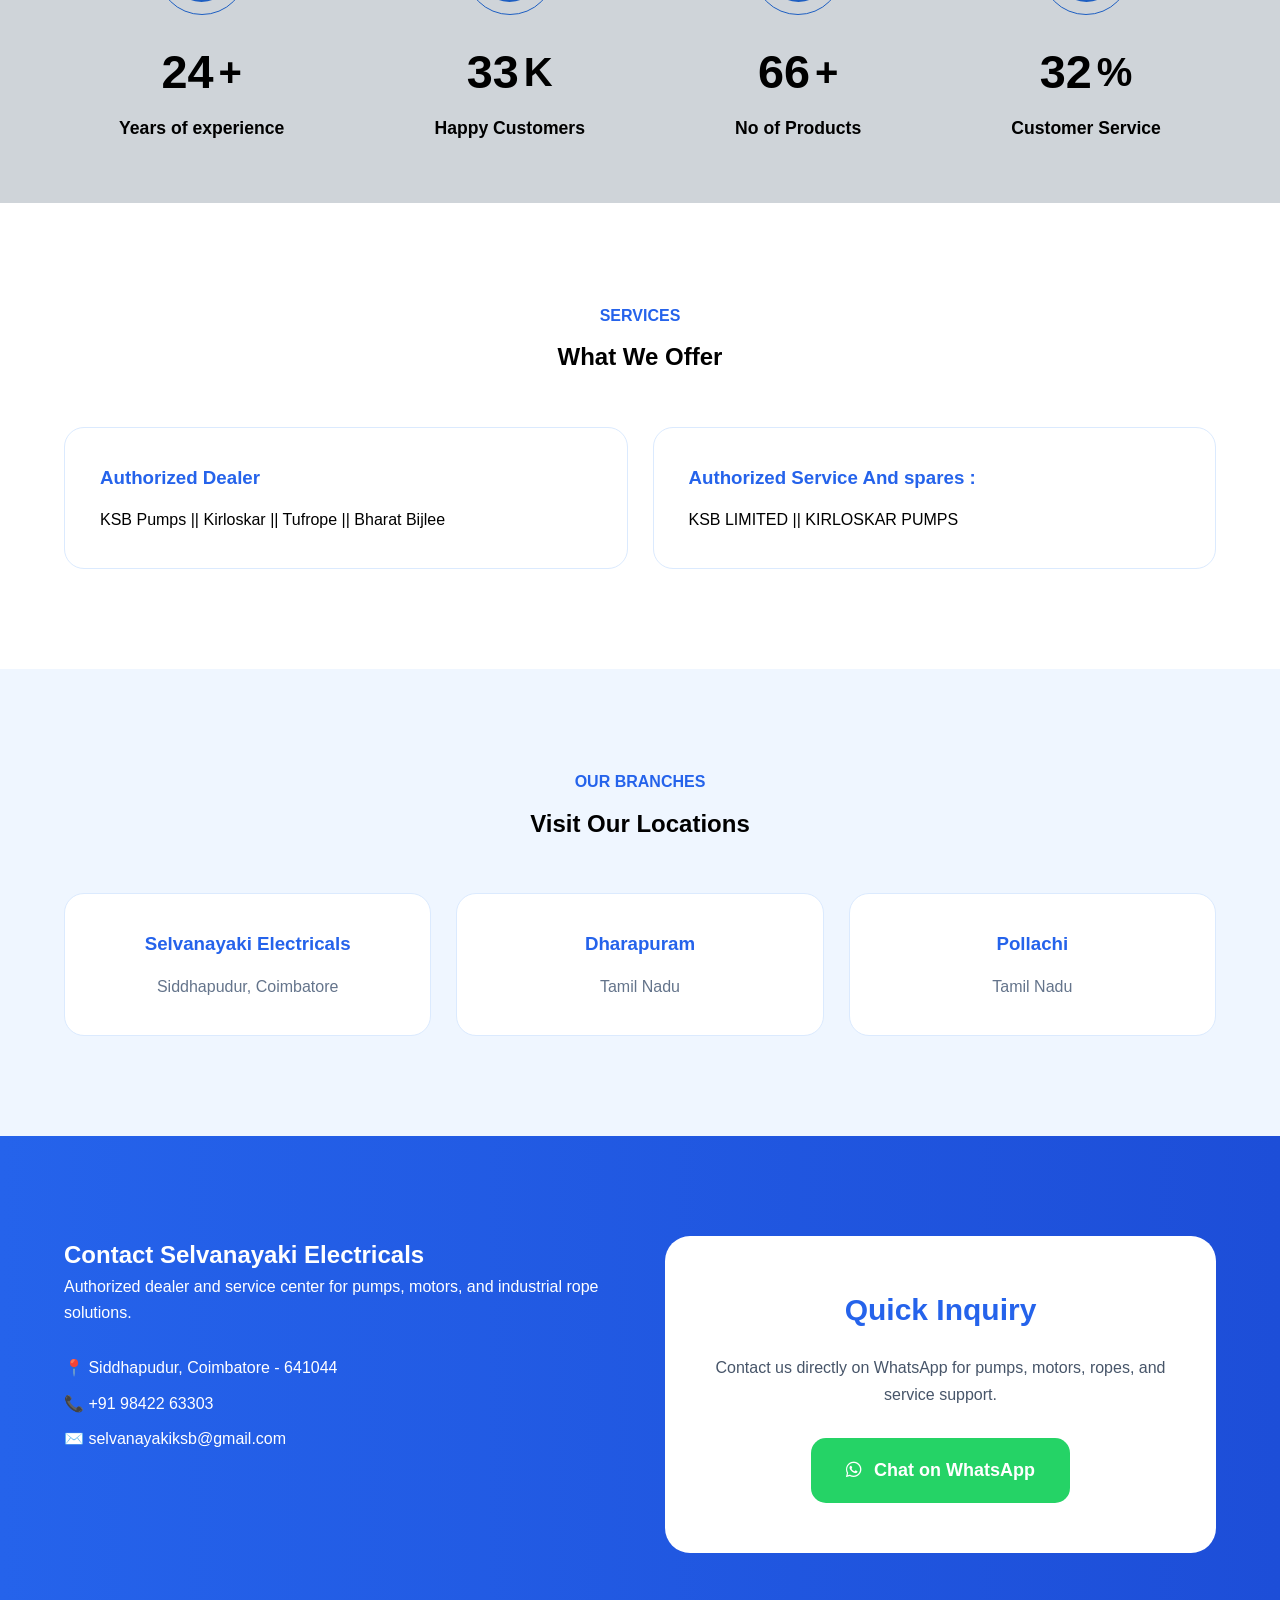
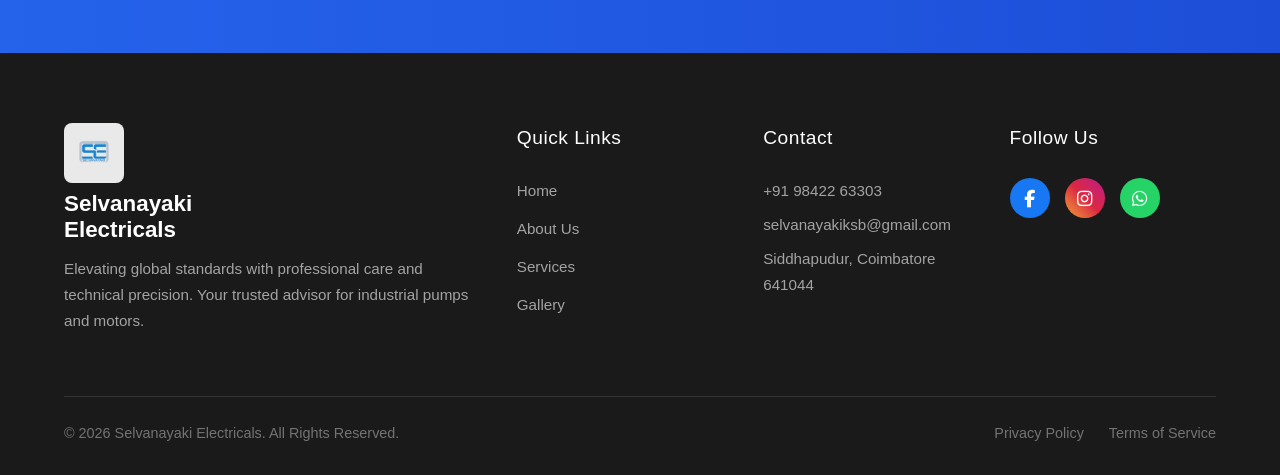
==== commit c3a1e96d: "Add files via upload" ====
--- a/index.html
+++ b/index.html
@@ -11,350 +11,304 @@
 
 <body>
 
-    <!-- Navbar -->
     <header class="navbar">
         <div class="container nav-container">
-
             <a href="index.html" class="logo-section">
-
                 <img src="logo.png" alt="Logo" class="logo">
-
                 <div>
                     <h1>Selvanayaki Electricals</h1>
                     <p>Authorized Dealer & Service Center</p>
                 </div>
-
             </a>
 
-            <nav>
-                <a href="#home">Home</a>
-                <a href="#about">About</a>
+            <div class="menu-toggle" id="mobile-menu">
+                <i class="fa-solid fa-bars"></i>
+            </div>
+
+            <nav id="nav-menu">
+                <a href="index.html">Home</a>
+                <a href="about.html">About</a>
+                <div class="dropdown">
+                    <button class="dropbtn">Products <i class="fa-solid fa-angle-down"></i></button>
+                    <div class="dropdown-content">
+                        <a href="ksb-pumps.html">KSB Pumps</a>
+                        <a href="kirloskar-pumps.html">Kirloskar Pumps</a>
+                        <a href="tufropes.html">Tufropes</a>
+                        <a href="bharat-bijlee.html">Bharat Bijlee</a>
+                    </div>
+                </div>
+
                 <a href="gallery.html">Gallery</a>
                 <a href="#services">Services</a>
                 <a href="#contact">Contact</a>
             </nav>
-
         </div>
     </header>
 
-    <!-- Hero -->
-    <section class="hero" id="home">
-        <div class="container hero-grid">
-
-            <div class="hero-content">
-                <span class="badge">
-                    Trusted Industrial Electrical Solutions
-                </span>
-
-                <h2>
-                    Powering Industries with
-                    <span> Genuine Quality</span>
-                </h2>
-
-                <p>
-                    Authorized dealer for KSB Pumps, Bharat Bijlee Motors,
-                    and Tufropes with factory-authorized servicing and
-                    genuine spare parts.
-                </p>
-
-                <div class="hero-buttons">
-                    <a href="#contact" class="btn-primary">Contact Us</a>
-                    <a href="gallery.html" class="btn-secondary">View Products</a>
-                </div>
-            </div>
-
+    <section class="main-hero" id="home">
+        <div class="hero-overlay"></div>
+        <div class="hero-text-container">
+            <h1 class="typing-text">Powering the better living</h1>
+        </div>
+    </section>
+
+    <section class="hero-new" id="home-alt">
+        <div class="hero-image">
+            <img src="pump-banner.png" alt="Pump Products">
+        </div>
+        <div class="hero-content-new">
+            <h4>WELCOME TO</h4>
+            <h1>SELVANAYAKI ELECTRICALS</h1>
+            <p>
+                Dummy content. We are an authorized dealer and service center
+                for pumps, motors and industrial products.
+            </p>
+            <a href="about.html" class="hero-btn">
+                About Us
+            </a>
+        </div>
+    </section>
+
+    <section class="brands-section">
+        <div class="container">
+            <h2 class="brands-title">BRANDS THAT WE DEAL</h2>
             <div class="hero-cards">
-
                 <div class="card">
-                    <h3>KSB Pumps</h3>
-                    <p>Industrial & domestic pumping solutions.</p>
-                </div>
-
+                    <a href="ksb-pumps.html">
+                        <img src="logo2.png" class="card-logo" alt="KSB Pumps Logo">
+                        <h3 class="card-title">KSB Limited</h3>
+                    </a>
+                </div>
                 <div class="card">
-                    <h3>Bharat Bijlee</h3>
-                    <p>High-performance electric motors.</p>
-                </div>
-
+                    <a href="kirloskar-pumps.html">
+                        <img src="logo3.png" class="card-logo" alt="Kirloskar Pumps Logo">
+                        <h3 class="card-title">Kirloskar Pumps</h3>
+                    </a>
+                </div>
                 <div class="card">
-                    <h3>Tufropes</h3>
-                    <p>Industrial-grade rope solutions.</p>
-                </div>
-
+                    <a href="tufropes.html">
+                        <img src="logo4.png" class="card-logo" alt="Tufropes Logo">
+                        <h3 class="card-title">Tufropes</h3>
+                    </a>
+                </div>
                 <div class="card">
-                    <h3>Authorized Service</h3>
-                    <p>Warranty-safe servicing support.</p>
-                </div>
-
-            </div>
-
-        </div>
-    </section>
-
-    <!-- About -->
-    <section class="about section" id="about">
-        <div class="container about-grid">
-
-            <div>
-                <h4 class="section-title">About Us</h4>
-
-                <h2>
-                    Reliable Electrical & Industrial Equipment Partner
-                </h2>
-
-                <p>
-                    Located in Siddhapudur, Coimbatore, Selvanayaki Electricals
-                    delivers trusted industrial products and professional service.
-                </p>
-
-                <p>
-                    We ensure genuine products, manufacturer-backed support,
-                    and dependable after-sales service.
-                </p>
-            </div>
-
-            <div class="why-box">
-
-                <h3>Why Choose Us?</h3>
-
-                <div class="why-item">
-                    <span></span>
-                    <div>
-                        <h4>Authorized Dealer</h4>
-                        <p>Trusted dealer for industrial brands.</p>
-                    </div>
-                </div>
-
-                <div class="why-item">
-                    <span></span>
-                    <div>
-                        <h4>Technical Expertise</h4>
-                        <p>Professional support for pumps and motors.</p>
-                    </div>
-                </div>
-
-                <div class="why-item">
-                    <span></span>
-                    <div>
-                        <h4>Reliable Service</h4>
-                        <p>Fast manufacturer-approved servicing.</p>
-                    </div>
-                </div>
-
-            </div>
-
-        </div>
-    </section>
-
-    <!-- Services -->
+                    <a href="bharat-bijlee.html">
+                        <img src="logo5.png" class="card-logo" alt="Bharat Bijlee Logo">
+                        <h3 class="card-title">Bharat Bijlee</h3>
+                    </a>
+                </div>
+            </div>
+        </div>
+    </section>
+
+    <section class="why-choose-us section">
+        <div class="container">
+            <div class="center">
+                <h4 class="section-title">Why Choose Us</h4>
+                <h2>Your Trusted Industrial Partner</h2>
+            </div>
+            <div class="why-grid">
+                <div class="why-card">
+                    <div class="why-icon"><i class="fa-solid fa-certificate"></i></div>
+                    <h3>Authorized Dealer</h3>
+                    <p>We supply 100% genuine products directly from top industrial brands with full manufacturer
+                        warranties.</p>
+                </div>
+                <div class="why-card">
+                    <div class="why-icon"><i class="fa-solid fa-user-gear"></i></div>
+                    <h3>Technical Expertise</h3>
+                    <p>Our highly trained technicians provide professional support, ensuring you get the right product
+                        for the job.</p>
+                </div>
+                <div class="why-card">
+                    <div class="why-icon"><i class="fa-solid fa-screwdriver-wrench"></i></div>
+                    <h3>Reliable Service</h3>
+                    <p>We offer fast, manufacturer-approved servicing and maintenance using genuine spare parts.</p>
+                </div>
+                <div class="why-card">
+                    <div class="why-icon"><i class="fa-solid fa-truck-fast"></i></div>
+                    <h3>On-Site Inspection</h3>
+                    <p>We provide prompt field visits to inspect, diagnose, and resolve your pump and motor issues right
+                        at your location.</p>
+                </div>
+                <div class="why-card">
+                    <div class="why-icon"><i class="fa-solid fa-shield-halved"></i></div>
+                    <h3>100% Genuine Spares</h3>
+                    <p>As an authorized center, we use only original, manufacturer-certified spare parts to ensure the
+                        long life of your equipment.</p>
+                </div>
+                <div class="why-card">
+                    <div class="why-icon"><i class="fa-solid fa-stopwatch"></i></div>
+                    <h3>Quick Turnaround</h3>
+                    <p>We understand that downtime costs money. Our expert team works efficiently to repair and return
+                        your products as fast as possible.</p>
+                </div>
+            </div>
+        </div>
+    </section>
+
+    <section class="achievements-section">
+        <h2 class="achievements-title">OUR ACHIEVEMENTS</h2>
+        <div class="achievements-wrapper">
+            <div class="container achievements-grid">
+                <div class="achievement-item">
+                    <div class="icon-circle">
+                        <i class="fa-solid fa-thumbs-up"></i>
+                    </div>
+                    <div class="counter-box">
+                        <h3 class="counter" data-target="24">0</h3><span>+</span>
+                    </div>
+                    <p>Years of experience</p>
+                </div>
+                <div class="achievement-item">
+                    <div class="icon-circle">
+                        <i class="fa-solid fa-right-to-bracket"></i>
+                    </div>
+                    <div class="counter-box">
+                        <h3 class="counter" data-target="100">0</h3><span>K</span>
+                    </div>
+                    <p>Happy Customers</p>
+                </div>
+                <div class="achievement-item">
+                    <div class="icon-circle">
+                        <i class="fa-regular fa-star"></i>
+                    </div>
+                    <div class="counter-box">
+                        <h3 class="counter" data-target="200">0</h3><span>+</span>
+                    </div>
+                    <p>No of Products</p>
+                </div>
+                <div class="achievement-item">
+                    <div class="icon-circle">
+                        <i class="fa-regular fa-heart"></i>
+                    </div>
+                    <div class="counter-box">
+                        <h3 class="counter" data-target="100">0</h3><span>%</span>
+                    </div>
+                    <p>Customer Service</p>
+                </div>
+            </div>
+        </div>
+    </section>
+
     <section class="services section" id="services">
-
-        <div class="container">
-
+        <div class="container">
             <div class="center">
                 <h4 class="section-title">Services</h4>
-                <h2>Authorized Service Support</h2>
-            </div>
-
+                <h2>What We Offer</h2>
+            </div>
             <div class="service-grid">
-
                 <div class="service-card">
-                    <h3>KSB Pump Service</h3>
-                    <p>
-                        Professional servicing with genuine spare parts.
-                    </p>
-                </div>
-
+                    <h3>Authorized Dealer</h3>
+                    <p>KSB Pumps || Kirloskar || Tufrope || Bharat Bijlee</p>
+                </div>
                 <div class="service-card">
-                    <h3>Bharat Bijlee Service</h3>
-                    <p>
-                        Factory-authorized motor repair solutions.
-                    </p>
-                </div>
-
-            </div>
-
-        </div>
-
-    </section>
-
-  <!-- Gallery -->
-
-<section class="gallery section" id="gallery">
-
-  <div class="container">
-
-    <div class="center">
-      <h4 class="section-title">Gallery</h4>
-      <h2>Our Products & Services</h2>
-    </div>
-
-    <div class="gallery-grid">
-
-      <div class="gallery-item">
-        <img src="gallery1.jpg" alt="">
-      </div>
-
-      <div class="gallery-item">
-        <img src="gallery2.jpg" alt="">
-      </div>
-
-      <div class="gallery-item">
-        <img src="gallery3.jpg" alt="">
-      </div>
-
-      <div class="gallery-item">
-        <img src="gallery4.jpg" alt="">
-      </div>
-
-    </div>
-
-    <!-- More Button -->
-
-    <div class="gallery-more">
-
-      <a href="gallery.html">
-
-        View More Photos →
-
-      </a>
-
-    </div>
-
-  </div>
-
-</section>
-
-    <!-- Branches -->
+                    <h3>Authorized Service And spares :</h3>
+                    <p>KSB LIMITED || KIRLOSKAR PUMPS</p>
+                </div>
+            </div>
+        </div>
+    </section>
 
     <section class="branches section">
-
-        <div class="container">
-
+        <div class="container">
             <div class="center">
                 <h4 class="section-title">Our Branches</h4>
                 <h2>Visit Our Locations</h2>
             </div>
-
             <div class="branch-grid">
-
-                <!-- Coimbatore -->
-
-                <a href="https://maps.app.goo.gl/rCfxSaP7ziq2GyUZA" target="_blank"
-                    class="branch-card">
-
-                    <h3>Coimbatore</h3>
-
-                    <p>
-                        Siddhapudur, Coimbatore
-                    </p>
-
-                </a>
-
-                <!-- Dharapuram -->
-
+                <a href="https://maps.app.goo.gl/rCfxSaP7ziq2GyUZA" target="_blank" class="branch-card">
+                    <h3>Selvanayaki Electricals</h3>
+                    <p>Siddhapudur, Coimbatore</p>
+                </a>
                 <a href="https://maps.app.goo.gl/gUfAp7r7i9JsbpQZ8" target="_blank" class="branch-card">
-
                     <h3>Dharapuram</h3>
-
-                    <p>
-                        Tamil Nadu
-                    </p>
-
-                </a>
-
-                <!-- Pollachi -->
-
+                    <p>Tamil Nadu</p>
+                </a>
                 <a href="https://maps.app.goo.gl/pfpWYkWPwXhq5f8z7?g_st=ac" target="_blank" class="branch-card">
-
                     <h3>Pollachi</h3>
-
-                    <p>
-                        Tamil Nadu
-                    </p>
-
-                </a>
-
-            </div>
-
-        </div>
-
-    </section>
-
-    <!-- Contact -->
+                    <p>Tamil Nadu</p>
+                </a>
+            </div>
+        </div>
+    </section>
+
     <section class="contact section" id="contact">
-
         <div class="container contact-grid">
-
             <div>
                 <h2>Contact Selvanayaki Electricals</h2>
-
-                <p>
-                    Authorized dealer and service center for pumps,
-                    motors, and industrial rope solutions.
-                </p>
-
+                <p>Authorized dealer and service center for pumps, motors, and industrial rope solutions.</p>
                 <div class="contact-info">
                     <p>📍 Siddhapudur, Coimbatore - 641044</p>
                     <p>📞 +91 98422 63303</p>
-                    <p>✉️ selvanayakiksb@gmail.com</p>
-                </div>
-            </div>
-
+                    <p>✉️ selvanayakiksb@gmail.com</p>
+                </div>
+            </div>
             <div class="whatsapp-box">
-
                 <h3>Quick Inquiry</h3>
-
-                <p>
-                    Contact us directly on WhatsApp for
-                    pumps, motors, ropes, and service support.
-                </p>
-
-                <a href="https://wa.me/919845663303" target="_blank" class="whatsapp-btn">
-
-                    <i class="fab fa-whatsapp"></i>
-
-                    Chat on WhatsApp
-
-                </a>
-
-            </div>
-
-        </div>
-
-    </section>
-
-    <!-- Footer -->
-    <footer>
-        <div class="container footer-container">
-            <div class="social-links">
-
-                <a href="https://www.instagram.com/selvanayakigroups/" target="_blank" class="instagram">
-
-                    <i class="fab fa-instagram"></i>
-
-                </a>
-
-                <a href="https://www.facebook.com/61577812341971" target="_blank" class="facebook">
-
-                    <i class="fab fa-facebook-f"></i>
-
-                </a>
-
-                <a href="https://wa.me/919842263303" target="_blank" class="whatsapp">
-
-                    <i class="fab fa-whatsapp"></i>
-
-                </a>
-
-            </div>
-
-            <div>
-                <h3>Selvanayaki Electricals</h3>
-                <p>Authorized Dealer & Service Center</p>
-            </div>
-
-            <p>© 2026 Selvanayaki Electricals</p>
-
+                <p>Contact us directly on WhatsApp for pumps, motors, ropes, and service support.</p>
+                <a href="https://wa.me/919842263303" target="_blank" class="whatsapp-btn">
+                    <i class="fab fa-whatsapp"></i> Chat on WhatsApp
+                </a>
+            </div>
+        </div>
+    </section>
+
+    <footer class="dark-footer">
+        <div class="container footer-top">
+
+            <div class="footer-col brand-col">
+                <a href="index.html" class="footer-logo-section">
+                    <img src="logo.png" alt="Logo" class="footer-logo">
+                    <div>
+                        <h2>Selvanayaki<br>Electricals</h2>
+                    </div>
+                </a>
+                <p>Elevating global standards with professional care and technical precision. Your trusted advisor for
+                    industrial pumps and motors.</p>
+            </div>
+
+            <div class="footer-col links-col">
+                <h3>Quick Links</h3>
+                <ul>
+                    <li><a href="index.html">Home</a></li>
+                    <li><a href="about.html">About Us</a></li>
+                    <li><a href="#services">Services</a></li>
+                    <li><a href="gallery.html">Gallery</a></li>
+                </ul>
+            </div>
+
+            <div class="footer-col contact-col">
+                <h3>Contact</h3>
+                <p>+91 98422 63303</p>
+                <p>selvanayakiksb@gmail.com</p>
+                <p>Siddhapudur, Coimbatore 641044</p>
+            </div>
+
+            <div class="footer-col social-col">
+                <h3>Follow Us</h3>
+                <div class="social-icons">
+                    <a href="https://www.facebook.com/61577812341971" target="_blank" class="facebook"><i
+                            class="fab fa-facebook-f"></i></a>
+                    <a href="https://www.instagram.com/selvanayakigroups/" target="_blank" class="instagram"><i
+                            class="fab fa-instagram"></i></a>
+                    <a href="https://wa.me/919842263303" target="_blank" class="whatsapp"><i
+                            class="fab fa-whatsapp"></i></a>
+                </div>
+            </div>
+
+        </div>
+
+        <div class="container">
+            <hr class="footer-divider">
+        </div>
+
+        <div class="container footer-bottom">
+            <p>© 2026 Selvanayaki Electricals. All Rights Reserved.</p>
+            <div class="footer-legal">
+                <a href="#">Privacy Policy</a>
+                <a href="#">Terms of Service</a>
+            </div>
         </div>
     </footer>
 
@@ -362,4 +316,4 @@
 
 </body>
 
-</html>
+</html>
--- a/style.css
+++ b/style.css
@@ -7,7 +7,7 @@
 
 body {
   background: #ffffff;
-  color: #1e293b;
+  color: #000000;
   line-height: 1.6;
 }
 
@@ -33,12 +33,15 @@
 }
 
 /* Navbar */
-
 .navbar {
-  position: sticky;
+  position: absolute;
   top: 0;
-  background: white;
-  border-bottom: 1px solid #dbeafe;
+  left: 0;
+  width: 100%;
+  background: rgba(255, 255, 255, 0.75);
+  backdrop-filter: blur(10px);
+  -webkit-backdrop-filter: blur(10px);
+  border-bottom: 1px solid rgba(219, 234, 254, 0.5);
   z-index: 1000;
 }
 
@@ -53,7 +56,7 @@
   display: flex;
   align-items: center;
   gap: 15px;
-  text-decoration: none;
+  text-decoration: none;
 }
 
 .logo {
@@ -72,6 +75,7 @@
 
 nav {
   display: flex;
+  align-items: center;
   gap: 25px;
 }
 
@@ -79,154 +83,425 @@
   text-decoration: none;
   color: #1e293b;
   font-weight: 600;
+  transition: color 0.3s;
 }
 
 nav a:hover {
   color: #2563eb;
 }
 
-/* Hero */
-
-.hero {
-  background: linear-gradient(to bottom right, #eff6ff, #ffffff);
-  padding: 120px 0;
-}
-
-.hero-grid {
+.dropdown {
+  position: relative;
+  display: inline-block;
+}
+
+.dropbtn {
+  background: none;
+  border: none;
+  color: #1e293b;
+  font-weight: 600;
+  font-size: 16px;
+  cursor: pointer;
+  display: flex;
+  align-items: center;
+  gap: 6px;
+  transition: color 0.3s;
+}
+
+.dropdown:hover .dropbtn {
+  color: #2563eb;
+}
+
+.dropdown-content {
+  display: none;
+  position: absolute;
+  top: 100%;
+  left: 0;
+  background-color: #ffffff;
+  min-width: 240px;
+  box-shadow: 0px 10px 25px rgba(0, 0, 0, 0.1);
+  border-radius: 12px;
+  z-index: 2000;
+  padding: 10px 0;
+  border: 1px solid rgba(219, 234, 254, 0.8);
+}
+
+.dropdown:hover .dropdown-content {
+  display: block;
+}
+
+.dropdown-content a,
+.sub-dropdown-content a {
+  color: #1e293b;
+  padding: 12px 24px;
+  text-decoration: none;
+  display: flex;
+  justify-content: space-between;
+  align-items: center;
+  font-weight: 500;
+  font-size: 15px;
+  transition: 0.2s ease;
+}
+
+.dropdown-content a:hover,
+.sub-dropdown-content a:hover {
+  background-color: #eff6ff;
+  color: #2563eb;
+  padding-left: 30px;
+}
+
+/* =========================================
+   HERO SECTIONS
+   ========================================= */
+.main-hero {
+  position: relative;
+  width: 100%;
+  height: 85vh;
+  background-image: url('image_0a9e65.jpg');
+  background-size: cover;
+  background-position: center;
+  display: flex;
+  align-items: center;
+  justify-content: center;
+  overflow: hidden;
+}
+
+.hero-overlay {
+  position: absolute;
+  top: 0;
+  left: 0;
+  width: 100%;
+  height: 100%;
+  background: rgba(0, 0, 0, 0.4);
+  z-index: 1;
+}
+
+.hero-text-container {
+  position: relative;
+  z-index: 2;
+  display: inline-block;
+}
+
+/* Typing Effect (Live Letter) */
+.typing-text {
+  color: #ffffff;
+  font-size: 3.5rem;
+  font-weight: 700;
+  text-transform: uppercase;
+  letter-spacing: 2px;
+  margin: 0 auto;
+  border-right: 4px solid #ffffff;
+  white-space: nowrap;
+  overflow: hidden;
+  animation: typing 3.5s steps(26, end), blink-caret 0.75s step-end infinite;
+}
+
+@keyframes typing {
+  from {
+    width: 0;
+  }
+
+  to {
+    width: 100%;
+  }
+}
+
+@keyframes blink-caret {
+
+  from,
+  to {
+    border-color: transparent;
+  }
+
+  50% {
+    border-color: #ffffff;
+  }
+}
+
+.hero-new {
+  display: flex;
+  align-items: center;
+  justify-content: space-between;
+  padding: 60px 8%;
+  gap: 40px;
+  min-height: 80vh;
+}
+
+.hero-image {
+  flex: 1;
+}
+
+.hero-image img {
+  width: 100%;
+  max-width: 700px;
+}
+
+.hero-content-new {
+  flex: 1;
+}
+
+.hero-content-new h4 {
+  color: #003c8f;
+  margin-bottom: 10px;
+}
+
+.hero-content-new h1 {
+  font-size: 3rem;
+  margin-bottom: 20px;
+}
+
+.hero-content-new p {
+  line-height: 1.8;
+  margin-bottom: 25px;
+}
+
+.hero-btn {
+  display: inline-block;
+  padding: 12px 30px;
+  background: #0b63ce;
+  color: white;
+  text-decoration: none;
+  border-radius: 5px;
+}
+
+/* =========================================
+   BRANDS SECTION
+   ========================================= */
+.brands-section {
+  padding: 60px 20px;
+  background-color: #f9f9f9;
+  text-align: center;
+}
+
+.brands-title {
+  font-size: 2rem;
+  color: #333;
+  margin-bottom: 40px;
+  text-transform: uppercase;
+  letter-spacing: 1px;
+}
+
+.hero-cards {
   display: grid;
-  grid-template-columns: 1fr 1fr;
-  gap: 50px;
-  align-items: center;
-}
-
-.badge {
-  display: inline-block;
-  background: #dbeafe;
-  color: #2563eb;
-  padding: 10px 20px;
-  border-radius: 30px;
+  grid-template-columns: repeat(auto-fit, minmax(220px, 1fr));
+  gap: 30px;
+  max-width: 1200px;
+  margin: 0 auto;
+}
+
+.card {
+  background-color: #ffffff;
+  border-radius: 10px;
+  padding: 30px 20px;
+  box-shadow: 0 4px 10px rgba(0, 0, 0, 0.1);
+  transition: transform 0.3s ease, box-shadow 0.3s ease;
+  display: flex;
+  flex-direction: column;
+  align-items: center;
+  justify-content: center;
+}
+
+.card:hover {
+  transform: translateY(-5px);
+  box-shadow: 0 8px 20px rgba(0, 0, 0, 0.15);
+}
+
+.card-logo {
+  max-width: 120px;
+  height: auto;
   margin-bottom: 20px;
-}
-
-.hero-content h2 {
-  font-size: 60px;
-  line-height: 1.1;
-  margin-bottom: 20px;
-}
-
-.hero-content h2 span {
-  color: #2563eb;
-}
-
-.hero-content p {
-  color: #475569;
-  margin-bottom: 30px;
-}
-
-.hero-buttons {
-  display: flex;
-  gap: 20px;
-}
-
-.btn-primary {
+  object-fit: contain;
+}
+
+.card-title {
+  font-size: 1.2rem;
+  color: #444;
+  margin: 0;
+  font-weight: 600;
+}
+
+/* =========================================
+   WHY CHOOSE US & ACHIEVEMENTS
+   ========================================= */
+.why-choose-us {
+  background-color: #ffffff;
+}
+
+.why-grid {
+  display: grid;
+  grid-template-columns: repeat(auto-fit, minmax(300px, 1fr));
+  gap: 30px;
+  margin-top: 40px;
+}
+
+.why-card {
+  background: #eff6ff;
+  padding: 40px 30px;
+  border-radius: 20px;
+  text-align: center;
+  border: 1px solid #dbeafe;
+  transition: transform 0.3s ease, box-shadow 0.3s ease;
+}
+
+.why-card:hover {
+  transform: translateY(-8px);
+  box-shadow: 0 12px 25px rgba(37, 99, 235, 0.1);
+}
+
+.why-icon {
+  width: 70px;
+  height: 70px;
   background: #2563eb;
   color: white;
-  padding: 15px 30px;
-  border-radius: 12px;
-  text-decoration: none;
-}
-
-.btn-secondary {
-  border: 2px solid #2563eb;
-  color: #2563eb;
-  padding: 15px 30px;
-  border-radius: 12px;
-  text-decoration: none;
-}
-
-/* Cards */
-
-.hero-cards {
+  border-radius: 50%;
+  display: flex;
+  justify-content: center;
+  align-items: center;
+  font-size: 28px;
+  margin: 0 auto 20px auto;
+  box-shadow: 0 4px 10px rgba(37, 99, 235, 0.3);
+}
+
+.why-card h3 {
+  color: #1e293b;
+  margin-bottom: 15px;
+  font-size: 1.4rem;
+}
+
+.why-card p {
+  color: #475569;
+  font-size: 1rem;
+  line-height: 1.6;
+}
+
+.achievements-section {
+  text-align: center;
+  padding: 60px 0 0 0;
+}
+
+.achievements-title {
+  font-size: 2rem;
+  font-weight: bold;
+  color: #222;
+  margin-bottom: 40px;
+  text-transform: uppercase;
+}
+
+.achievements-wrapper {
+  background-color: #cfd4d9;
+  padding: 60px 0;
+  width: 100%;
+}
+
+.achievements-grid {
+  display: flex;
+  justify-content: space-around;
+  align-items: center;
+  flex-wrap: wrap;
+  gap: 40px;
+}
+
+.achievement-item {
+  display: flex;
+  flex-direction: column;
+  align-items: center;
+}
+
+.icon-circle {
+  width: 90px;
+  height: 90px;
+  border-radius: 50%;
+  border: 1px solid #1e5fc2;
+  display: flex;
+  justify-content: center;
+  align-items: center;
+  margin-bottom: 20px;
+  position: relative;
+  background-color: transparent;
+}
+
+.icon-circle::before {
+  content: '';
+  width: 65px;
+  height: 65px;
+  background-color: #1e5fc2;
+  border-radius: 50%;
+  position: absolute;
+  z-index: 1;
+}
+
+.icon-circle i {
+  color: white;
+  font-size: 26px;
+  z-index: 2;
+}
+
+.counter-box {
+  display: flex;
+  align-items: center;
+  gap: 5px;
+  font-size: 2.5rem;
+  font-weight: 800;
+  color: #000;
+  margin-bottom: 5px;
+}
+
+.achievement-item p {
+  font-size: 1.1rem;
+  font-weight: bold;
+  color: #000;
+}
+
+/* =========================================
+   SERVICES & BRANCHES
+   ========================================= */
+.service-grid,
+.branch-grid {
   display: grid;
   grid-template-columns: repeat(2, 1fr);
-  gap: 20px;
-}
-
-.card {
-  background: white;
-  border: 1px solid #dbeafe;
-  padding: 30px;
-  border-radius: 20px;
-  box-shadow: 0 5px 20px rgba(0,0,0,0.05);
-}
-
-.card h3 {
-  color: #2563eb;
-  margin-bottom: 10px;
-}
-
-/* About */
-
-.about-grid {
-  display: grid;
-  grid-template-columns: 1fr 1fr;
-  gap: 50px;
-}
-
-.why-box {
-  background: #eff6ff;
-  padding: 40px;
-  border-radius: 20px;
-}
-
-.why-box h3 {
-  color: #2563eb;
-  margin-bottom: 30px;
-}
-
-.why-item {
-  display: flex;
-  gap: 15px;
-  margin-bottom: 25px;
-}
-
-.why-item span {
-  width: 14px;
-  height: 14px;
-  background: #2563eb;
-  border-radius: 50%;
-  margin-top: 8px;
-}
-
-/* Products */
-
-.products {
-  background: #eff6ff;
-}
-
-.product-grid,
-.service-grid {
-  display: grid;
+  gap: 25px;
+}
+
+.branch-grid {
   grid-template-columns: repeat(3, 1fr);
-  gap: 25px;
-}
-
-.product-card,
-.service-card {
+}
+
+.service-card,
+.branch-card {
   background: white;
   padding: 35px;
   border-radius: 20px;
   border: 1px solid #dbeafe;
 }
 
-.product-card h3,
-.service-card h3 {
+.branch-card {
+  text-decoration: none;
+  transition: 0.3s;
+  text-align: center;
+}
+
+.branch-card:hover {
+  transform: translateY(-5px);
+  box-shadow: 0 10px 25px rgba(0, 0, 0, 0.08);
+}
+
+.service-card h3,
+.branch-card h3 {
   color: #2563eb;
   margin-bottom: 15px;
 }
 
-/* Contact */
-
+.branch-card p {
+  color: #64748b;
+}
+
+.branches {
+  background: #eff6ff;
+}
+
+/* =========================================
+   CONTACT & WHATSAPP
+   ========================================= */
 .contact {
   background: linear-gradient(to right, #2563eb, #1d4ed8);
   color: white;
@@ -242,208 +517,9 @@
   margin-top: 30px;
 }
 
-.contact-form {
-  background: white;
-  padding: 40px;
-  border-radius: 20px;
-}
-
-.contact-form input,
-.contact-form textarea {
-  width: 100%;
-  padding: 15px;
-  margin-bottom: 20px;
-  border: 1px solid #cbd5e1;
-  border-radius: 10px;
-}
-
-.contact-form button {
-  width: 100%;
-  background: #2563eb;
-  color: white;
-  border: none;
-  padding: 15px;
-  border-radius: 10px;
-  cursor: pointer;
-}
-
-/* Footer */
-
-footer {
-  background: white;
-  border-top: 1px solid #dbeafe;
-  padding: 30px 0;
-}
-
-.footer-container {
-  display: flex;
-  justify-content: space-between;
-  align-items: center;
-}
-
-footer h3 {
-  color: #2563eb;
-}
-
-/* Gallery */
-
-.gallery {
-  background: white;
-}
-
-.gallery-grid {
-  display: grid;
-  grid-template-columns: repeat(4, 1fr);
-  gap: 20px;
-}
-
-.gallery-item {
-  overflow: hidden;
-  border-radius: 20px;
-  background: white;
-  border: 1px solid #dbeafe;
-  box-shadow: 0 5px 20px rgba(0,0,0,0.05);
-}
-
-.gallery-item img {
-  width: 100%;
-  height: 280px;
-  object-fit: cover;
-  transition: 0.4s;
-}
-
-.gallery-item img:hover {
-  transform: scale(1.05);
-}
-
-/* Gallery Page */
-
-.gallery-page {
-  background: #eff6ff;
-}
-
-/* Product Images */
-
-.product-card {
-  background: white;
-  padding: 30px;
-  border-radius: 20px;
-  border: 1px solid #dbeafe;
-  text-align: center;
-  transition: 0.3s;
-}
-
-.product-card:hover {
-  transform: translateY(-5px);
-  box-shadow: 0 10px 25px rgba(0,0,0,0.08);
-}
-
-.product-logo {
-  width: 120px;
-  height: 60px;
-  object-fit: contain;
-  margin-bottom: 20px;
-}
-
-.product-image {
-  width: 100%;
-  height: 220px;
-  object-fit: cover;
-  border-radius: 15px;
-  margin-bottom: 20px;
-}
-
-.product-card h3 {
-  color: #2563eb;
-  margin-bottom: 15px;
-}
-/* Mobile Responsive */
-
-@media(max-width: 900px) {
-
-  .product-grid {
-    grid-template-columns: 1fr;
-  }
-
-  .product-card {
-    padding: 20px;
-  }
-
-  .product-image {
-    height: 220px;
-  }
-
-  .product-logo {
-    width: 100px;
-    height: 50px;
-  }
-
-  .hero-grid,
-  .about-grid,
-  .contact-grid,
-  .service-grid,
-  .gallery-grid {
-    grid-template-columns: 1fr;
-  }
-
-  .hero-content h2 {
-    font-size: 38px;
-  }
-
-  nav {
-    display: none;
-  }
-
-}
-/* Social Media Icons */
-
-.social-links {
-  display: flex;
-  gap: 15px;
-}
-
-.social-links a {
-  width: 45px;
-  height: 45px;
-  display: flex;
-  align-items: center;
-  justify-content: center;
-  border-radius: 50%;
-  text-decoration: none;
-  font-size: 20px;
-  color: white;
-  transition: 0.3s;
-}
-
-/* Instagram */
-
-.social-links a.instagram {
-  background: linear-gradient(
-    45deg,
-    #f09433,
-    #e6683c,
-    #dc2743,
-    #cc2366,
-    #bc1888
-  );
-}
-
-/* Facebook */
-
-.social-links a.facebook {
-  background: #1877f2;
-}
-
-/* WhatsApp */
-
-.social-links a.whatsapp {
-  background: #25d366;
-}
-
-.social-links a:hover {
-  transform: translateY(-4px) scale(1.05);
-}
-/* WhatsApp Inquiry Box */
+.contact-info p {
+  margin-bottom: 10px;
+}
 
 .whatsapp-box {
   background: white;
@@ -483,73 +559,294 @@
   transform: translateY(-3px);
 }
 
-.whatsapp-btn i {
-  font-size: 24px;
-}
-/* Branch Section */
-
-.branches {
-  background: #eff6ff;
-}
-
-.branch-grid {
+/* =========================================
+   NEW DARK FOOTER (LEFT ALIGNED)
+   ========================================= */
+.dark-footer {
+  background-color: #1a1a1a;
+  color: #e5e7eb;
+  padding: 70px 0 30px 0;
+}
+
+.footer-top {
   display: grid;
-  grid-template-columns: repeat(3, 1fr);
+  grid-template-columns: 2fr 1fr 1fr 1fr;
+  gap: 40px;
+  margin-bottom: 50px;
+}
+
+.footer-col {
+  text-align: left;
+  /* Forces left alignment */
+}
+
+.footer-col h3 {
+  color: #ffffff;
+  font-size: 1.2rem;
+  margin-bottom: 25px;
+  font-weight: 500;
+  letter-spacing: 0.5px;
+}
+
+.footer-col p,
+.footer-col a {
+  color: #a3a3a3;
+  font-size: 0.95rem;
+  line-height: 1.7;
+  text-decoration: none;
+  margin-bottom: 12px;
+  display: block;
+  transition: color 0.3s ease;
+}
+
+.footer-col a:hover {
+  color: #ffffff;
+}
+
+.footer-logo-section {
+  display: flex;
+  align-items: center;
+  gap: 15px;
+  margin-bottom: 20px;
+  text-decoration: none;
+}
+
+.footer-logo {
+  width: 60px;
+  background-color: rgba(255, 255, 255, 0.9);
+  border-radius: 8px;
+  padding: 5px;
+}
+
+.footer-logo-section h2 {
+  color: #ffffff;
+  font-size: 1.4rem;
+  margin: 0;
+  line-height: 1.2;
+}
+
+.links-col ul {
+  list-style: none;
+  padding: 0;
+}
+
+.contact-col p {
+  margin-bottom: 8px;
+}
+
+.social-icons {
+  display: flex;
+  gap: 15px;
+}
+
+.social-icons a {
+  display: flex;
+  align-items: center;
+  justify-content: center;
+  width: 40px;
+  height: 40px;
+  border-radius: 50%;
+  color: #ffffff;
+  font-size: 1.1rem;
+  transition: transform 0.3s ease;
+}
+
+.social-icons a:hover {
+  transform: translateY(-4px);
+  color: #ffffff;
+}
+
+.social-icons .facebook {
+  background-color: #1877f2;
+}
+
+.social-icons .instagram {
+  background: linear-gradient(45deg, #f09433, #e6683c, #dc2743, #cc2366, #bc1888);
+}
+
+.social-icons .whatsapp {
+  background-color: #25d366;
+}
+
+.footer-divider {
+  border: none;
+  border-top: 1px solid #333333;
+  margin: 0;
+}
+
+.footer-bottom {
+  display: flex;
+  justify-content: space-between;
+  align-items: center;
+  padding-top: 25px;
+  text-align: left;
+}
+
+.footer-bottom p {
+  color: #737373;
+  font-size: 0.9rem;
+  margin: 0;
+}
+
+.footer-legal {
+  display: flex;
   gap: 25px;
 }
 
-.branch-card {
-  background: white;
-  padding: 40px;
-  border-radius: 20px;
+.footer-legal a {
+  color: #737373;
+  font-size: 0.9rem;
   text-decoration: none;
-  border: 1px solid #dbeafe;
-  transition: 0.3s;
-  text-align: center;
-}
-
-.branch-card:hover {
-  transform: translateY(-5px);
-  box-shadow: 0 10px 25px rgba(0,0,0,0.08);
-}
-
-.branch-card h3 {
+  transition: color 0.3s ease;
+}
+
+.footer-legal a:hover {
+  color: #ffffff;
+}
+
+/* =========================================
+   OPTIMIZED MOBILE RESPONSIVE RULES (Max 900px)
+   ========================================= */
+.menu-toggle {
+  display: none;
+  font-size: 28px;
   color: #2563eb;
-  margin-bottom: 10px;
-}
-
-.branch-card p {
-  color: #64748b;
-}
-
-/* Mobile */
-
-@media(max-width: 900px) {
-
-  .branch-grid {
+  cursor: pointer;
+}
+
+@media (max-width: 900px) {
+
+  .menu-toggle {
+    display: block;
+  }
+
+  .section {
+    padding: 60px 0;
+  }
+
+  .center {
+    margin-bottom: 30px;
+  }
+
+  /* Navbar & Mobile Menu */
+  .nav-container {
+    flex-direction: row;
+    height: auto;
+    padding: 15px 0;
+  }
+
+  nav {
+    display: none;
+    flex-direction: column;
+    position: absolute;
+    top: 100%;
+    left: 0;
+    width: 100%;
+    background: rgba(255, 255, 255, 0.95);
+    backdrop-filter: blur(10px);
+    -webkit-backdrop-filter: blur(10px);
+    box-shadow: 0 10px 15px rgba(0, 0, 0, 0.1);
+    padding: 20px;
+    gap: 15px;
+    align-items: flex-start;
+  }
+
+  nav.active {
+    display: flex;
+  }
+
+  .dropdown-content,
+  .sub-dropdown-content {
+    position: static;
+    box-shadow: none;
+    border: none;
+    padding-left: 15px;
+    min-width: 100%;
+  }
+
+  /* Grids */
+  .hero-grid,
+  .about-grid,
+  .product-grid,
+  .service-grid,
+  .contact-grid,
+  .gallery-grid,
+  .branch-grid,
+  .achievements-grid,
+  .why-grid,
+  .vm-grid {
     grid-template-columns: 1fr;
-  }
-
-}
-/* Gallery More Button */
-
-.gallery-more {
-  text-align: center;
-  margin-top: 40px;
-}
-
-.gallery-more a {
-  display: inline-block;
-  background: #2563eb;
-  color: white;
-  padding: 15px 35px;
-  border-radius: 14px;
-  text-decoration: none;
-  font-weight: bold;
-  transition: 0.3s;
-}
-
-.gallery-more a:hover {
-  background: #1d4ed8;
-  transform: translateY(-3px);
-}
+    gap: 30px;
+  }
+
+  /* Hero Adjustments */
+  .hero-content-new h1 {
+    font-size: 2rem;
+  }
+
+  .main-hero {
+    height: 50vh;
+  }
+
+  .hero-new {
+    flex-direction: column;
+    text-align: center;
+    padding: 40px 5%;
+  }
+
+  .typing-text {
+    font-size: 1.8rem;
+    white-space: normal;
+    border-right: none;
+    animation: fadeIn 2s ease-in-out;
+  }
+
+  /* Dark Footer Mobile Updates (Left Aligned) */
+  .footer-top {
+    grid-template-columns: 1fr;
+    gap: 40px;
+    text-align: left;
+  }
+
+  .footer-bottom {
+    flex-direction: column;
+    gap: 15px;
+    text-align: left;
+    align-items: flex-start;
+  }
+
+  .footer-logo-section {
+    justify-content: flex-start;
+  }
+
+  .social-icons {
+    justify-content: flex-start;
+  }
+}
+
+@keyframes fadeIn {
+  from {
+    opacity: 0;
+  }
+
+  to {
+    opacity: 1;
+  }
+}
+
+/* =========================================
+           LIVE SLIDING BACKGROUND ANIMATION
+           ========================================= */
+@keyframes liveSlide {
+  0% {
+    background-position: 0% 50%;
+  }
+
+  50% {
+    background-position: 100% 50%;
+  }
+
+  100% {
+    background-position: 0% 50%;
+  }
+}
